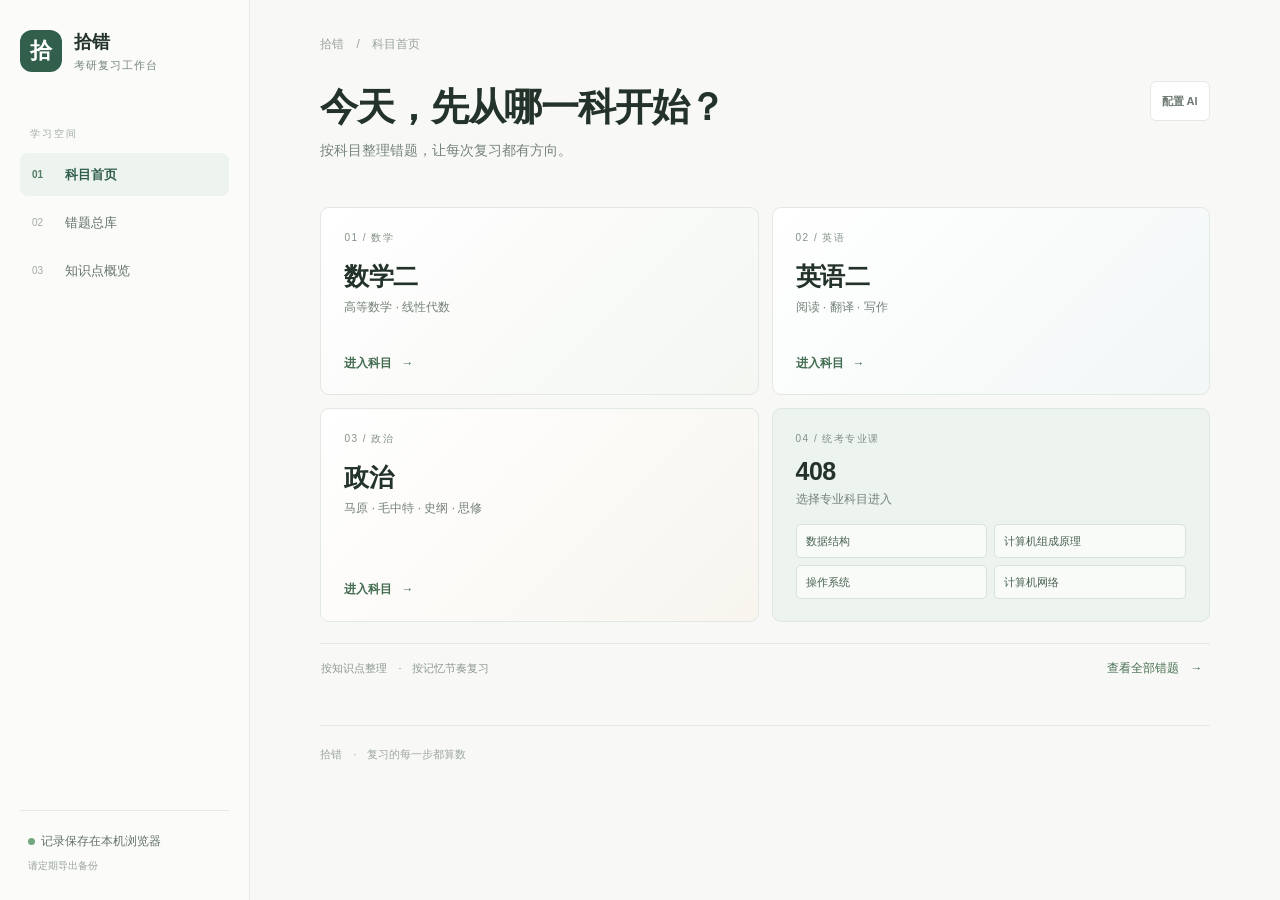
==== index.html @ 2a4cf9d2 "Fix touch photo crop selection on mobile" ====
<!doctype html><html lang="zh-CN"><head><meta charset="UTF-8"><meta name="viewport" content="width=device-width,initial-scale=1"><meta name="theme-color" content="#f7f8f5"><meta name="apple-mobile-web-app-capable" content="yes"><meta name="apple-mobile-web-app-status-bar-style" content="default"><meta name="apple-mobile-web-app-title" content="拾错"><link rel="manifest" href="manifest.webmanifest"><link rel="apple-touch-icon" href="icons/apple-touch-icon.png"><title>拾错 · 考研错题复习</title><link rel="stylesheet" href="app.css?v=16"><script defer src="app.js?v=16"></script></head><body><aside class="sidebar"><a class="brand" href="#home" id="brandHome"><span class="brandmark">拾</span><span>拾错<small>考研复习工作台</small></span></a><p class="nav-label">学习空间</p><nav><a class="active" href="#home" id="navHome"><span>01</span>科目首页</a><a href="#library" id="navLibrary"><span>02</span>错题总库</a><a href="#insights" id="navInsights"><span>03</span>知识点概览</a></nav><div class="side-bottom"><span class="local-dot"></span>记录保存在本机浏览器<br><small>请定期导出备份</small></div></aside><main><header><div><span class="crumb" id="crumb">拾错　/　科目首页</span><h1 id="pageTitle">今天，先从哪一科开始？</h1><p class="muted" id="pageSubtitle">按科目整理错题，让每次复习都有方向。</p></div><div class="header-actions"><button class="quiet" id="settingsBtn">配置 AI</button><button class="quiet" id="homeReturn" hidden>← 返回上一页</button><button class="primary" id="newBtn" hidden>记录错题</button></div></header><section id="subjectsHome" class="subjects-home"><div class="subject-grid"><button class="subject-card math" data-open-subject="数学二"><span class="subject-index">01 / 数学</span><strong>数学二</strong><span class="subject-desc">高等数学 · 线性代数</span><span class="subject-enter">进入科目 <i>→</i></span></button><button class="subject-card english" data-open-subject="英语二"><span class="subject-index">02 / 英语</span><strong>英语二</strong><span class="subject-desc">阅读 · 翻译 · 写作</span><span class="subject-enter">进入科目 <i>→</i></span></button><button class="subject-card politics" data-open-subject="政治"><span class="subject-index">03 / 政治</span><strong>政治</strong><span class="subject-desc">马原 · 毛中特 · 史纲 · 思修</span><span class="subject-enter">进入科目 <i>→</i></span></button><div class="subject-card computer"><span class="subject-index">04 / 统考专业课</span><strong>408</strong><span class="subject-desc">选择专业科目进入</span><div class="module-links"><button data-open-subject="408" data-open-module="数据结构">数据结构</button><button data-open-subject="408" data-open-module="计算机组成原理">计算机组成原理</button><button data-open-subject="408" data-open-module="操作系统">操作系统</button><button data-open-subject="408" data-open-module="计算机网络">计算机网络</button></div></div></div><div class="home-bottom"><span>按知识点整理　·　按记忆节奏复习</span><button class="text-button" id="openAllLibrary">查看全部错题　→</button></div></section><div id="libraryView" hidden><section class="due-banner" id="dueBanner" hidden><div class="due-symbol">复</div><div><b id="dueTitle"></b><p id="dueText"></p></div><button class="light-button" id="reviewDue">开始复习</button></section><section class="stats" id="stats"></section><section class="library" id="library"><div class="library-heading"><div><h2 id="libraryTitle">错题总库 <span id="resultCount"></span></h2><div class="scope-note" id="scopeNote">全部科目</div></div><div class="backup-actions"><button class="quiet" id="exportBtn">导出备份</button><button class="quiet" id="exportHistoryBtn">导出历史</button><button class="quiet" id="importBtn">导入备份</button><input id="importFile" type="file" accept="application/json" hidden></div></div><div class="filter-bar"><div class="filter-primary"><label class="search"><span class="search-icon"></span><input id="search" type="search" placeholder="搜索题目、知识点或标签"></label><select id="subject"><option value="">所有科目</option><option>数学二</option><option>英语二</option><option>政治</option><option>408</option></select><select id="status"><option value="">所有状态</option><option value="due">待复习</option><option value="weak">需加强</option><option value="mastered">已掌握</option></select><select id="sort"><option value="new">最近记录</option><option value="due">最近复习</option><option value="weak">薄弱优先</option></select></div><div class="filter-extra"><span>进一步筛选</span><select id="module"><option value="">所有模块</option></select><select id="tagFilter"><option value="">所有标签</option></select><label class="knowledge-search"><span>知识点</span><input id="knowledgeFilter" placeholder="输入知识点名称"></label></div></div><div class="list" id="list"></div></section><section class="chat-section" id="chatSection" hidden><div class="chat-heading"><div><h2>科目 AI 讨论</h2><p>围绕本学科提问，也可以关联一道错题。</p></div></div><div class="chat-toolbar"><select id="chatConversation" aria-label="选择对话"></select><button class="quiet" id="newChat">新建对话</button><button class="quiet" id="renameChat">修改对话名</button><button class="quiet" id="deleteChat">删除当前对话</button><button class="quiet" id="toggleChatBatch" aria-expanded="false">批量管理</button></div><div id="chatBatchTools" class="chat-batch-tools" hidden><label><input id="chatSelectAll" type="checkbox"> 全选本学科对话</label><span id="chatBatchCount">已选 0 个</span><button class="delete" id="deleteSelectedChats">删除所选</button><button class="text-button" id="cancelChatBatch">完成</button></div><div id="chatBatchList" class="chat-batch-list" hidden></div><label class="chat-context">关联错题<select id="chatQuestion"><option value="">不关联题目</option></select></label><div class="chat-messages" id="chatMessages"></div><div class="chat-compose"><textarea id="chatInput" rows="3" placeholder="输入问题，例如：这道题的关键思路是什么？"></textarea><button class="primary" id="sendChat">发送</button></div><p class="chat-footnote" id="chatStatus">对话保存在本机浏览器。</p></section></div><section id="insightsView" hidden><section class="insights insights-page" id="insights"><div class="insight-head"><div><h2>知识点掌握概览</h2><p class="muted">点击知识点，查看关联错题</p></div><span class="scope-note">按薄弱程度排序</span></div><div id="knowledgeMap" class="knowledge-map"></div></section></section><footer>拾错　·　复习的每一步都算数</footer></main><button class="back-to-top" id="backToTop" aria-label="回到顶部" title="回到顶部">↑<span>顶部</span></button><dialog id="recordDialog"><div class="dialog-top"><div><div class="dialog-kicker">新建错题</div><h2>怎么记录这道错题？</h2><p class="hint" id="recordScope"></p></div><button type="button" class="close" data-close="recordDialog">×</button></div><div id="recordChoice" class="record-options"><button class="record-option" id="choosePhoto"><span class="option-mark">拍</span><span><b>拍照记录</b><small>拍下题目，保存后自动识别</small></span><span class="option-arrow">›</span></button><button class="record-option" id="chooseUpload"><span class="option-mark">图</span><span><b>从相册上传</b><small>选择已有题目照片或截图</small></span><span class="option-arrow">›</span></button><button class="record-option" id="choosePaste"><span class="option-mark text-mark">贴</span><span><b>粘贴题目</b><small>粘贴题干，保存后分析或补充</small></span><span class="option-arrow">›</span></button></div><input id="captureInput" type="file" accept="image/*" capture="environment" multiple hidden><input id="uploadInput" type="file" accept="image/*" multiple hidden><div id="photoDraftView" class="photo-draft" hidden><div class="photo-draft-head"><b>已选照片 <span id="draftImageCount">0</span> 张</b><span>可继续拍摄或从相册添加</span></div><div id="draftImageGrid" class="draft-image-grid"></div><div class="dialog-actions"><button type="button" class="secondary" id="addCameraPhoto">继续拍摄</button><button type="button" class="secondary" id="addGalleryPhotos">从相册添加</button><button type="button" class="primary" id="savePhotoDraft">保存并分析错题</button></div><button type="button" class="text-button" data-back-record>返回选择方式</button></div><div id="pasteView" hidden><label class="field">题目内容<textarea id="pasteQuestion" rows="7" placeholder="在这里粘贴题干"></textarea></label><div class="dialog-actions"><button class="primary" id="savePasted">保存并进入错题详情</button><button class="secondary" data-back-record>返回</button></div></div><div id="recordProgress" class="record-progress" hidden><span class="spinner"></span><span>正在处理照片…</span></div></dialog><dialog id="cropDialog" class="crop-dialog"><div class="dialog-top"><div><div class="dialog-kicker">调整照片</div><h2>拖动选取题目区域</h2><p class="hint" id="cropStep">可跳过裁剪，保留整张照片。</p></div><button type="button" class="close" id="cancelCrop">×</button></div><div class="crop-stage" id="cropStage"><img id="cropImage" alt="待裁剪照片"><div id="cropSelection" hidden></div></div><div class="dialog-actions"><button type="button" class="secondary" id="skipCrop">保留整张</button><button type="button" class="primary" id="applyCrop">裁剪并添加</button></div></dialog><dialog id="detailDialog"><form id="detailForm"><div class="dialog-top"><div><div class="dialog-kicker">错题详情</div><h2>题目与分类</h2><p class="hint" id="detailMessage">检查题目，并补充知识点与标签。</p></div><button type="button" class="close" data-close="detailDialog">×</button></div><input type="hidden" name="id"><div id="detailImage"></div><button type="button" class="primary analyze-top" id="reanalyze">AI 分析错题</button><div id="analysisProgress" class="analysis-progress" hidden><div class="analysis-progress-head"><span class="spinner"></span><span id="analysisProgressText">正在分析题目…</span></div><div class="analysis-progress-track" role="progressbar" aria-label="AI 正在分析" aria-valuemin="0" aria-valuemax="100"><i></i></div><p>可以关闭详情或继续浏览其他页面，分析会在本页面中继续。</p></div><label class="field">AI 识别的题干（可修改）<textarea name="question" rows="5" placeholder="识别出的题目文字；也可手动补充"></textarea></label><div class="form-grid"><label class="field">科目<select name="subject"><option>数学二</option><option>英语二</option><option>政治</option><option>408</option></select></label><label class="field">模块 / 章节<input name="module" placeholder="如：操作系统 / 进程管理"></label><label class="field">知识点<input name="knowledge" placeholder="支持逗号分隔多个知识点"></label><label class="field">题型<select name="type"><option value="">待填写</option><option>选择题</option><option>填空题</option><option>计算题</option><option>证明题</option><option>简答题</option><option>分析题</option><option>阅读理解</option><option>翻译</option><option>写作</option><option>其他</option></select></label><label class="field">难度<select name="difficulty"><option value="">待填写</option><option value="1">基础</option><option value="2">中等</option><option value="3">较难</option></select></label><label class="field">错因<select name="cause"><option value="">待填写</option><option>概念混淆</option><option>计算失误</option><option>审题不清</option><option>方法不熟</option><option>记忆错误</option><option>时间不足</option><option>其他</option></select></label></div><div class="form-grid"><label class="field">我的答案<input name="myAnswer"></label><label class="field">正确答案<input name="answer"></label></div><label class="field">解析与复盘<textarea name="explanation" rows="4"></textarea></label><label class="field">标签<input name="tags" placeholder="逗号分隔，例如：易混淆、真题、重点"></label><div class="dialog-actions"><button type="submit" class="primary">保存详情</button><button type="button" class="delete" id="deleteBtn">删除错题</button></div></form></dialog><dialog id="settingsDialog"><div class="dialog-top"><div><div class="dialog-kicker">AI 服务</div><h2>大模型连接状态</h2></div><button type="button" class="close" data-close="settingsDialog">×</button></div><label class="field">API 地址<input id="aiBackendUrl" type="url" value="https://api.agnes-ai.cn/v1" autocomplete="url"></label><label class="field">模型名称<input id="aiModel" type="text" value="agnes-3.0-flash" autocomplete="off"></label><label class="field">API 密钥<input id="aiAccessToken" type="password" placeholder="填写轮换后的 Agnes API 密钥" autocomplete="off"></label><div class="service-state" id="serviceState">正在读取 AI 设置…</div><p class="hint">无需租服务器，分析时手机会直接连接 Agnes。密钥保存在本设备浏览器中，请只在自己的设备填写；API 调用可能产生费用。</p><div class="dialog-actions"><button class="primary" id="saveAiSettings">保存并连接</button><button class="secondary" data-close="settingsDialog">完成</button></div></dialog><dialog id="exportHistoryDialog"><div class="dialog-top"><div><div class="dialog-kicker">备份管理</div><h2>导出历史</h2><p class="hint">记录导出时间、科目范围和题目数量。</p></div><button class="close" data-close="exportHistoryDialog">×</button></div><div id="exportHistoryList" class="export-history-list"></div></dialog><dialog id="imageViewer" class="image-viewer"><button type="button" class="image-viewer-close" data-close="imageViewer" aria-label="关闭大图">×</button><img id="imageViewerImage" alt="题目大图"></dialog><dialog id="reviewDialog"><div class="dialog-top"><div><div class="dialog-kicker">间隔复习</div><h2>先在心里作答</h2></div><button class="close" data-close="reviewDialog">×</button></div><div id="reviewBody"></div><div id="reviewActions" class="dialog-actions"></div></dialog><aside id="analysisDock" class="analysis-dock" hidden aria-live="polite"></aside><div class="toast" id="toast" role="status"></div></body></html>
---- app.css ----
:root{font-family:'DM Sans','Noto Sans SC',-apple-system,BlinkMacSystemFont,sans-serif;color:#26332e;background:#f6f7f5;--green:#356b58;--green-dark:#285542;--pale:#e8f0eb;--ink:#26332e;--muted:#84908a;--line:#e7eae6;--white:#fff}*{box-sizing:border-box}body{margin:0;min-height:100vh;font-size:14px}button,input,select,textarea{font:inherit}button{cursor:pointer}a{color:inherit;text-decoration:none}.sidebar{position:fixed;inset:0 auto 0 0;width:240px;padding:30px 20px;background:#fff;border-right:1px solid var(--line);display:flex;flex-direction:column}.brand{display:flex;align-items:center;gap:12px;color:var(--ink);font-size:19px;font-weight:700}.brandmark{width:42px;height:42px;display:grid;place-items:center;background:var(--green);color:#fff;border-radius:13px;font-family:'Noto Sans SC';font-size:22px}.brand small{display:block;font-size:11px;color:var(--muted);font-weight:400;letter-spacing:1px}.nav-label{margin:55px 10px 12px;color:#a0aaa4;font-size:10px;letter-spacing:2px}.sidebar nav{display:grid;gap:5px}.sidebar nav a{padding:12px 14px;border-radius:8px;color:#65716a}.sidebar nav a.active,.sidebar nav a:hover{background:#edf3ef;color:var(--green);font-weight:600}.sidebar nav i{float:right;font-style:normal;background:#dbe9df;border-radius:20px;min-width:22px;text-align:center;font-size:11px;padding:2px 6px}.side-bottom{margin-top:auto;border-top:1px solid var(--line);padding:18px 8px 0;color:#65716a;font-size:12px;line-height:2}.side-bottom small{color:#99a39d}.local-dot{display:inline-block;width:7px;height:7px;background:#72a77f;border-radius:100%;margin-right:6px}main{max-width:1440px;margin-left:240px;padding:44px clamp(28px,5vw,78px) 28px}header{display:flex;justify-content:space-between;align-items:center;margin:0 0 30px}.crumb{display:block;color:#a1aaa4;font-size:11px;margin-bottom:32px}.eyebrow{font-size:10px;color:#8e9d94;letter-spacing:2px;font-weight:700}h1{font-size:32px;letter-spacing:-1px;margin:8px 0 5px;font-weight:600}h2{font-size:21px;letter-spacing:-.4px;margin:5px 0}.muted,.hint{color:var(--muted)}header p{margin:6px 0}.primary,.secondary,.quiet,.light-button,.delete{border:0;border-radius:7px;padding:11px 16px;font-weight:600}.primary{background:var(--green);color:#fff}.primary:hover{background:var(--green-dark)}.secondary{background:#f0f3f0;color:#52635a}.quiet{background:#fff;border:1px solid var(--line);color:#6c7971;padding:8px 12px;font-size:12px}.quiet:hover{color:var(--green);border-color:#bdd1c3}.due-banner{padding:18px 22px;background:#edf3ee;border:1px solid #dce9df;border-radius:10px;display:flex;align-items:center;gap:15px;margin-bottom:22px}.due-symbol{width:37px;height:37px;background:#dbe9df;color:var(--green);border-radius:11px;display:grid;place-items:center;font-size:22px}.due-banner b{font-size:14px}.due-banner p{margin:3px 0 0;color:#7b8980;font-size:12px}.light-button{margin-left:auto;background:#fff;color:var(--green);font-size:12px}.stats{display:grid;grid-template-columns:repeat(4,1fr);gap:13px;margin:22px 0 34px}.stat{background:white;border:1px solid var(--line);border-radius:9px;padding:17px 19px}.stat span{font-size:11px;color:var(--muted)}.stat strong{display:block;font-size:27px;font-weight:500;letter-spacing:-.7px;margin-top:4px}.stat em{font-size:11px;color:#8b9e91;font-style:normal;margin-left:5px}.library-heading{display:flex;align-items:end;justify-content:space-between;margin:0 0 16px}.library-heading h2 span{font-size:12px;color:#a3aca5;font-weight:400;margin-left:4px}.backup-actions{display:flex;gap:7px}.filter-bar{display:flex;gap:8px;flex-wrap:wrap;padding:12px;background:#fff;border:1px solid var(--line);border-radius:9px;margin-bottom:13px}.filter-bar select,.filter-bar input{height:37px;border:1px solid #e9ece8;border-radius:6px;background:white;color:#647169;padding:0 10px;font-size:12px;min-width:122px}.filter-bar input::placeholder{color:#a1aaa4}.filter-bar .search{display:flex;align-items:center;gap:6px;border:1px solid #e9ece8;border-radius:6px;padding:0 10px;flex:1;min-width:210px;color:#a1aaa4}.filter-bar .search input{border:0;outline:0;flex:1;min-width:80px;padding:0}.list{display:grid;gap:10px}.empty{background:white;border:1px dashed #dce3dd;border-radius:9px;text-align:center;padding:55px 20px;color:var(--muted)}.empty b{display:block;color:#65716a;font-size:15px;margin-bottom:7px}.mistake-card{background:white;border:1px solid var(--line);border-radius:9px;padding:18px 20px;display:grid;grid-template-columns:minmax(0,1fr) auto;gap:16px;transition:border-color .15s}.mistake-card:hover{border-color:#c3d5c8}.card-meta{display:flex;align-items:center;gap:7px;flex-wrap:wrap;font-size:11px;color:#929d95;margin-bottom:9px}.subject-pill{background:#edf3ee;color:var(--green);border-radius:4px;padding:3px 8px;font-weight:600}.tag{background:#f3f4f2;color:#818a83;border-radius:4px;padding:3px 7px}.card-question{font-size:15px;line-height:1.7;white-space:pre-wrap;overflow-wrap:anywhere}.card-knowledge{font-size:12px;color:#68796e;margin-top:8px}.card-summary{font-size:12px;color:#849088;margin-top:8px;white-space:pre-wrap}.card-image{max-width:210px;max-height:135px;object-fit:contain;margin-top:10px;border-radius:6px}.card-right{display:flex;flex-direction:column;align-items:flex-end;justify-content:space-between;min-width:105px}.mastery{font-size:11px;color:#738077;background:#f4f6f3;padding:5px 8px;border-radius:5px}.mastery.low{background:#fbefeb;color:#ae6856}.mastery.done{background:#edf5ed;color:#5b8d63}.card-actions{display:flex;gap:6px}.card-actions button{border:0;background:transparent;color:#8b968e;padding:6px;font-size:12px}.card-actions button:hover{color:var(--green)}.insights{margin:45px 0 20px}.insight-head{display:flex;justify-content:space-between;align-items:end;margin-bottom:14px}.insight-head p{font-size:12px}.knowledge-map{display:grid;grid-template-columns:repeat(2,minmax(0,1fr));gap:9px}.knowledge-item{background:#fff;border:1px solid var(--line);border-radius:8px;padding:13px 15px;display:grid;grid-template-columns:1fr auto;gap:5px}.knowledge-item b{font-size:12px;font-weight:500}.knowledge-item span{font-size:11px;color:#919b94}.bar{grid-column:1/-1;height:4px;background:#edf0ec;border-radius:5px;overflow:hidden}.bar i{display:block;height:100%;background:#86aa90;border-radius:5px}footer{padding:20px 0;color:#a3aca5;font-size:11px;border-top:1px solid var(--line);margin-top:38px}dialog{border:1px solid var(--line);border-radius:12px;padding:25px;width:min(640px,calc(100% - 26px));max-height:90vh;overflow:auto;box-shadow:0 20px 80px #2333272b;color:var(--ink)}dialog::backdrop{background:#1f2c2580;backdrop-filter:blur(2px)}.dialog-top{display:flex;justify-content:space-between;align-items:flex-start;margin-bottom:18px}.dialog-top h2{margin-top:5px}.close{border:0;background:#f2f4f1;border-radius:100%;width:32px;height:32px;color:#69766d;font-size:20px}.field{display:grid;gap:6px;font-size:12px;color:#67746b;margin:13px 0}.field input,.field select,.field textarea{width:100%;border:1px solid #e2e7e2;border-radius:6px;background:#fff;padding:10px;color:#2b3930;font-size:13px}.field textarea{resize:vertical}.form-grid{display:grid;grid-template-columns:repeat(2,minmax(0,1fr));column-gap:14px}.dialog-actions{display:flex;gap:8px;flex-wrap:wrap;margin-top:20px}.dialog-actions .delete{margin-left:auto}.delete{background:#fff0ec;color:#ae5c4a}.hint{font-size:12px;line-height:1.7}.ai-result{background:#f2f6f2;border-radius:7px;padding:14px;margin-top:14px;white-space:pre-wrap;font-size:12px;line-height:1.8}.review-question{font-size:16px;line-height:1.9;white-space:pre-wrap;background:#f7f8f6;padding:18px;border-radius:8px}.review-answer{background:#f0f5f0;padding:15px;border-radius:8px;margin-top:10px;white-space:pre-wrap;line-height:1.7}.toast{position:fixed;bottom:25px;left:50%;transform:translate(-50%,15px);opacity:0;transition:.2s;background:#26372d;color:white;padding:10px 16px;border-radius:8px;font-size:12px;pointer-events:none;z-index:5}.toast.show{opacity:1;transform:translate(-50%,0)}@media(max-width:950px){.sidebar{width:205px;padding:25px 14px}main{margin-left:205px;padding:35px 26px}.filter-bar select{min-width:105px}.stats{gap:8px}.stat{padding:14px}}@media(max-width:700px){.sidebar{position:static;width:auto;height:auto;padding:12px 17px;border-right:0;border-bottom:1px solid var(--line);display:flex;flex-direction:row;align-items:center;justify-content:space-between}.brand{font-size:16px}.brandmark{width:36px;height:36px;font-size:19px}.brand small,.nav-label,.side-bottom{display:none}.sidebar nav{display:flex;gap:2px}.sidebar nav a{font-size:0;padding:10px}.sidebar nav a:first-letter{font-size:16px}.sidebar nav i{font-size:9px;margin-left:3px}main{margin:0;padding:27px 17px}header{align-items:flex-start}.crumb{margin-bottom:23px}h1{font-size:26px}.primary{padding:10px 12px}.primary span{font-size:12px}.stats{grid-template-columns:repeat(2,1fr);margin:18px 0 28px}.stat strong{font-size:23px}.library-heading{align-items:flex-start;gap:10px}.backup-actions{gap:4px;flex-wrap:wrap;justify-content:flex-end}.quiet{padding:7px;font-size:10px}.filter-bar{gap:7px}.filter-bar .search{flex-basis:100%}.filter-bar select,.filter-bar input:not(.search input){flex:1;min-width:calc(50% - 5px)}.mistake-card{padding:15px;grid-template-columns:1fr}.card-right{flex-direction:row;align-items:center}.knowledge-map{grid-template-columns:1fr}.insight-head{display:block}.due-banner{align-items:flex-start;flex-wrap:wrap}.light-button{margin-left:51px}.form-grid{grid-template-columns:1fr 1fr}dialog{padding:19px}.dialog-actions{gap:6px}.dialog-actions button{font-size:12px;padding:9px 11px}}@media(prefers-reduced-motion:reduce){*,*::before,*::after{transition:none!important}}

/* Refined study workspace */
:root{--green:#315f4c;--green-dark:#264b3b;--pale:#eef4ef;--ink:#23332a;--muted:#77847c;--line:#e4e9e4;background:#f8f9f7}body{background:#f8f9f7;color:var(--ink);font-size:14px;line-height:1.55}button,input,select,textarea{font-family:inherit}::selection{background:#d6e7da;color:#244b38}input::placeholder,textarea::placeholder{color:#9aa59d;opacity:1}button:focus-visible,a:focus-visible,input:focus-visible,select:focus-visible,textarea:focus-visible{outline:3px solid #abc7b3;outline-offset:2px}.sidebar{width:250px;padding:29px 20px 23px;background:#fbfcfa;border-right:1px solid #e6eae5}.brand{font-size:18px;letter-spacing:-.3px}.brandmark{border-radius:12px;background:#315f4c}.nav-label{margin-top:52px}.sidebar nav a{display:flex;align-items:center;gap:12px;min-height:43px;padding:10px 12px;font-size:13px;transition:background .16s,color .16s}.sidebar nav a span{width:21px;color:#a1aaa3;font-size:10px;font-variant-numeric:tabular-nums}.sidebar nav a.active span{color:#527c63}.sidebar nav i{margin-left:auto}main{max-width:1500px;margin-left:250px;padding:35px clamp(28px,5.5vw,84px) 30px}header{align-items:center;margin-bottom:25px}.crumb{margin-bottom:28px;font-size:12px;color:#9aa39c}h1{font-size:clamp(30px,3vw,40px);letter-spacing:-1.2px;line-height:1.28;font-weight:600;margin:0}header p{font-size:14px;margin-top:9px}header>.primary{min-height:43px;padding:0 18px;border-radius:7px;box-shadow:0 2px 5px #315f4c1a;white-space:nowrap}.primary{background:var(--green);transition:background .16s,transform .16s,box-shadow .16s}.primary:hover{background:#28513e;box-shadow:0 4px 10px #315f4c24}.primary:active{transform:translateY(1px)}.due-banner{padding:15px 18px;background:#edf4ee;border:1px solid #dce9de;border-radius:9px;margin-bottom:15px}.due-symbol{background:#dceadf;border-radius:10px}.due-banner b{font-size:13px}.light-button{border:1px solid #e3ebe4;min-height:36px}.stats{display:grid;grid-template-columns:repeat(4,minmax(0,1fr));gap:0;margin:18px 0 35px;padding:14px 0;border-top:1px solid var(--line);border-bottom:1px solid var(--line);background:transparent}.stat{background:transparent;border:0;border-radius:0;padding:2px 20px;border-right:1px solid var(--line)}.stat:first-child{padding-left:2px}.stat:last-child{border-right:0}.stat span{font-size:12px;color:#7e8b82}.stat strong{font-size:25px;line-height:1.3;font-weight:500;letter-spacing:-.4px;margin-top:3px;font-variant-numeric:tabular-nums}.stat em{font-size:11px;color:#8f9b92}.library-heading{align-items:center;margin-bottom:13px}.library-heading h2,.insight-head h2{font-size:21px;letter-spacing:-.5px;font-weight:600}.library-heading h2 span{font-size:12px;color:#9aa49c}.backup-actions{gap:6px}.quiet{border-radius:6px;padding:8px 11px;font-size:11px}.filter-bar{display:block;padding:11px 12px 9px;border-radius:8px;background:#fff;border-color:#e5e9e4;margin-bottom:13px}.filter-primary{display:grid;grid-template-columns:minmax(180px,1fr) repeat(3,minmax(125px,155px));gap:8px}.filter-bar select,.filter-bar input{height:38px;border-color:#e5e9e5;color:#526158;border-radius:6px;font-size:12px}.filter-primary>select{width:100%;min-width:0}.filter-bar .search{min-width:0;height:38px;background:#fbfcfb;border-color:#e5e9e5}.filter-bar .search span{font-size:20px;line-height:1;color:#84948a}.filter-bar .search input{height:34px;background:transparent}.filter-extra{display:flex;align-items:center;gap:8px;padding-top:9px;margin-top:9px;border-top:1px solid #f0f2ef}.filter-extra>span{font-size:11px;color:#95a098;margin-right:2px}.filter-extra select{min-width:120px}.knowledge-search{display:flex;align-items:center;gap:8px;border:1px solid #e5e9e5;border-radius:6px;padding:0 10px;height:38px;min-width:180px}.knowledge-search span{font-size:11px;color:#89958d}.knowledge-search input{height:34px;border:0;padding:0;min-width:80px;outline:0}.knowledge-search:focus-within{border-color:#91ad99;box-shadow:0 0 0 2px #e5efe7}.mistake-card{padding:17px 19px;border-radius:8px;border-color:#e7ebe7;gap:20px;transition:border-color .15s,background .15s}.mistake-card:hover{border-color:#cad8cd;background:#fefefd}.card-meta{gap:8px;color:#8d9990;font-size:11px}.subject-pill{background:#edf4ee;color:#426b50;padding:3px 8px}.tag{background:#f4f6f3;color:#78847b}.card-question{font-size:14px;line-height:1.8;color:#2a3930}.card-knowledge{color:#557361;font-size:12px}.card-summary{line-height:1.7;color:#7c8980}.card-right{min-width:120px}.mastery{font-size:10px}.card-actions button{border-radius:5px;padding:6px 9px;background:#f6f8f5;color:#718076}.card-actions button:hover{background:#eaf2eb;color:var(--green)}.insights{margin-top:38px}.insight-head{align-items:center;margin-bottom:13px}.insight-head p{font-size:12px}.knowledge-map{gap:8px}.knowledge-item{border-radius:7px;padding:12px 14px}.knowledge-item b{font-size:12px}.knowledge-item span{font-size:10px}.bar{height:4px}footer{color:#9da79f;margin-top:32px}dialog{border-radius:11px;border-color:#e3e8e3;padding:25px}.field{font-size:12px;color:#56665b}.field input,.field select,.field textarea{border-color:#e0e6e0;border-radius:6px}.field input:focus,.field select:focus,.field textarea:focus{border-color:#94ae9a;outline:0;box-shadow:0 0 0 3px #eaf2eb}.dialog-actions .primary{min-height:39px}.toast{background:#26372d;box-shadow:0 6px 20px #253b2d24}
@media(max-width:1050px){main{padding-right:28px;padding-left:28px}.filter-primary{grid-template-columns:minmax(170px,1fr) repeat(3,minmax(110px,140px))}.filter-extra{flex-wrap:wrap}}
@media(max-width:700px){.sidebar{padding:11px 15px}.sidebar nav{gap:3px}.sidebar nav a{font-size:11px;min-height:36px;padding:8px 7px;gap:0}.sidebar nav a span{display:none}.sidebar nav i{font-size:9px;padding:1px 5px}main{padding:24px 16px}header{gap:12px;margin-bottom:19px}.crumb{margin-bottom:21px}h1{font-size:27px;letter-spacing:-.8px;max-width:440px}header p{font-size:12px;max-width:310px}.stats{margin:14px 0 27px;padding:12px 0;grid-template-columns:repeat(2,1fr);row-gap:13px}.stat{padding:2px 12px;border-right:1px solid var(--line)}.stat:nth-child(2){border-right:0}.stat:nth-child(3){padding-left:2px}.stat strong{font-size:23px}.library-heading{align-items:center}.library-heading h2,.insight-head h2{font-size:19px}.backup-actions{max-width:210px}.quiet{padding:7px 8px}.filter-primary{grid-template-columns:repeat(2,minmax(0,1fr))}.filter-primary .search{grid-column:1/-1}.filter-extra{display:grid;grid-template-columns:1fr 1fr}.filter-extra>span{grid-column:1/-1}.filter-extra select{min-width:0;width:100%}.knowledge-search{min-width:0;width:100%;grid-column:1/-1}.mistake-card{padding:14px;gap:11px}.card-right{min-width:0}.card-question{font-size:14px}.insight-head{display:flex;align-items:flex-end}.insight-head p{max-width:135px;text-align:right;font-size:10px}.due-banner{padding:13px;gap:10px}.due-symbol{width:33px;height:33px}.light-button{margin-left:43px}.form-grid{grid-template-columns:1fr 1fr}}
@media(max-width:380px){.brand{gap:8px;font-size:14px}.brandmark{width:32px;height:32px;font-size:17px}.sidebar nav a{font-size:10px;padding:7px 5px}.backup-actions{max-width:160px}.library-heading{align-items:flex-start}}

.search-icon{position:relative;display:block;width:13px;height:13px;border:1.5px solid #84948a;border-radius:50%;flex:none}.search-icon:after{content:"";position:absolute;width:5px;height:1.5px;background:#84948a;right:-4px;bottom:-2px;transform:rotate(45deg);border-radius:2px}

/* Subject-first entry and capture-to-record flow */
[hidden]{display:none!important}.subjects-home{max-width:1050px;padding:15px 0 0}.subject-grid{display:grid;grid-template-columns:repeat(2,minmax(0,1fr));gap:13px}.subject-card{position:relative;min-height:188px;text-align:left;border:1px solid #e2e8e2;border-radius:9px;padding:22px 23px;background:#fff;color:var(--ink);display:flex;flex-direction:column;align-items:flex-start;transition:transform .16s,border-color .16s,background .16s;cursor:pointer}.subject-card:hover{transform:translateY(-2px);border-color:#bdcfc1}.subject-card.math{background:linear-gradient(135deg,#fff 0%,#f4f7f2 100%)}.subject-card.english{background:linear-gradient(135deg,#fff 0%,#f3f7f7 100%)}.subject-card.politics{background:linear-gradient(135deg,#fff 0%,#f8f5ef 100%)}.subject-card.computer{background:#edf3ee;border-color:#dce7dd}.subject-index{color:#839187;font-size:10px;letter-spacing:1.5px}.subject-card strong{font-size:25px;line-height:1.3;margin-top:14px;letter-spacing:-.5px;font-weight:600}.subject-desc{font-size:12px;color:#758279;margin-top:6px}.subject-enter{display:flex;align-items:center;gap:9px;margin-top:auto;padding-top:16px;color:#426b50;font-size:12px;font-weight:600}.subject-enter i{font-style:normal;transition:transform .16s}.subject-card:hover .subject-enter i{transform:translateX(3px)}.module-links{display:grid;grid-template-columns:repeat(2,minmax(0,1fr));gap:7px;width:100%;margin-top:15px}.module-links button{min-height:34px;text-align:left;padding:7px 9px;border:1px solid #d8e3da;border-radius:5px;background:#f9fbf9;color:#496250;font-size:11px;cursor:pointer}.module-links button:hover{background:#fff;border-color:#afc5b4}.computer strong{margin-top:8px}.computer .subject-desc{margin-top:3px}.home-bottom{display:flex;justify-content:space-between;align-items:center;border-top:1px solid var(--line);padding:14px 1px;margin-top:21px;color:#8d9990;font-size:11px}.text-button{border:0;background:none;color:#477051;font-size:12px;cursor:pointer}.text-button b{margin-left:6px}.library-heading{align-items:flex-start}.scope-note{margin-top:4px;color:#89958d;font-size:11px}.dialog-kicker{font-size:11px;color:#71857a;margin-bottom:5px}.record-options{display:grid;gap:9px}.record-option{display:flex;align-items:center;gap:13px;width:100%;padding:15px 14px;border:1px solid #e2e8e2;border-radius:8px;background:#fff;color:var(--ink);text-align:left;cursor:pointer}.record-option:hover{background:#f8faf8;border-color:#bdcfc1}.record-option>span:nth-child(2){display:grid;gap:3px}.record-option b{font-size:14px;font-weight:600}.record-option small{font-size:11px;color:#849087}.option-mark{width:38px;height:38px;flex:none;display:grid;place-items:center;border-radius:9px;background:#edf4ee;color:#406b4d;font-size:14px;font-weight:600}.text-mark{background:#f1f3f0;color:#64756a}.option-arrow{margin-left:auto;color:#90a096;font-size:22px}.record-progress{display:flex;align-items:center;gap:10px;padding:17px 2px;color:#64766b;font-size:12px}.spinner{width:16px;height:16px;border:2px solid #dce8de;border-top-color:#4d7858;border-radius:50%;animation:spin .8s linear infinite}@keyframes spin{to{transform:rotate(360deg)}}.detail-image{display:block;max-width:100%;max-height:220px;object-fit:contain;border:1px solid #e5e9e5;border-radius:6px;margin:0 0 14px}.service-state{display:flex;align-items:center;gap:10px;padding:16px 14px;margin:15px 0;background:#f5f8f5;border:1px solid #e5ebe5;border-radius:7px;font-size:13px}.service-state b{font-weight:600}.service-state>span:last-child{margin-left:auto;color:#7b8980;font-size:12px}.state-dot{width:8px;height:8px;border-radius:50%;background:#c67869}.state-dot.connected{background:#65a574;box-shadow:0 0 0 3px #e2f0e4}.state-dot.disconnected{background:#c67869;box-shadow:0 0 0 3px #f7eae7}.service-state+.hint{padding:0 2px}.dialog-actions .secondary{min-height:38px}
@media(max-width:700px){.subjects-home{padding-top:8px}.subject-grid{grid-template-columns:1fr;gap:9px}.subject-card{min-height:145px;padding:17px 18px}.subject-card strong{font-size:22px;margin-top:9px}.subject-enter{padding-top:10px}.subject-card.computer{min-height:180px}.home-bottom{gap:10px;font-size:10px}.home-bottom .text-button{font-size:11px;white-space:nowrap}.record-option{padding:13px 12px}.detail-image{max-height:180px}}

/* Mobile-first layout: also applies when a phone browser requests the desktop site. */
@media (max-width: 760px), (pointer: coarse) {
  html, body { width: 100%; min-width: 0; overflow-x: hidden; }
  body { font-size: 15px; }
  .sidebar {
    position: static; inset: auto; width: 100%; height: auto; min-width: 0;
    display: grid; grid-template-columns: minmax(0, 1fr); gap: 11px;
    padding: max(10px, env(safe-area-inset-top)) 14px 11px;
    border-right: 0; border-bottom: 1px solid var(--line);
  }
  .brand { min-width: 0; gap: 9px; font-size: 16px; white-space: nowrap; }
  .brandmark { width: 35px; height: 35px; flex: none; }
  .brand small, .nav-label, .side-bottom { display: none; }
  .sidebar nav { display: grid; grid-template-columns: repeat(3, minmax(0, 1fr)); gap: 5px; width: 100%; }
  .sidebar nav a {
    display: flex; justify-content: center; align-items: center; min-height: 40px;
    padding: 8px 4px; border-radius: 7px; font-size: 12px; line-height: 1.2;
    text-align: center; white-space: nowrap;
  }
  .sidebar nav a span, .sidebar nav a i { display: none; }
  main { width: 100%; max-width: none; margin: 0; padding: 21px 15px max(28px, env(safe-area-inset-bottom)); }
  header { display: flex; align-items: flex-start; gap: 10px; flex-wrap: wrap; margin: 0 0 18px; }
  header > div { flex: 1 1 210px; min-width: 0; }
  .crumb { margin-bottom: 12px; font-size: 11px; }
  h1 { max-width: none; font-size: clamp(23px, 6vw, 29px); line-height: 1.25; letter-spacing: -.6px; text-wrap: pretty; }
  header p { max-width: 100%; font-size: 13px; line-height: 1.55; }
  header > .primary { min-height: 40px; padding: 0 13px; }
  .subjects-home { width: 100%; max-width: none; padding-top: 3px; }
  .subject-grid { grid-template-columns: minmax(0, 1fr); gap: 9px; }
  .subject-card { width: 100%; min-width: 0; min-height: 136px; padding: 16px; }
  .subject-card strong { margin-top: 8px; font-size: 22px; }
  .subject-card.computer { min-height: 175px; }
  .module-links { grid-template-columns: repeat(2, minmax(0, 1fr)); gap: 7px; }
  .module-links button { min-height: 40px; font-size: 12px; }
  .home-bottom { align-items: flex-start; flex-direction: column; gap: 7px; padding: 13px 0; }
  .stats { grid-template-columns: repeat(2, minmax(0, 1fr)); gap: 0 8px; margin: 12px 0 23px; padding: 11px 0; }
  .stat { min-width: 0; padding: 3px 9px; }
  .stat:nth-child(odd) { padding-left: 1px; }
  .stat:nth-child(even) { border-right: 0; }
  .stat strong { font-size: 23px; }
  .library-heading { display: grid; grid-template-columns: minmax(0, 1fr); gap: 10px; margin-bottom: 12px; }
  .library-heading h2, .insight-head h2 { font-size: 19px; }
  .backup-actions { display: grid; grid-template-columns: repeat(3, minmax(0, 1fr)); gap: 6px; width: 100%; max-width: none; }
  .quiet { min-width: 0; min-height: 38px; padding: 6px 4px; font-size: 11px; white-space: nowrap; }
  .filter-bar { padding: 10px; }
  .filter-primary { grid-template-columns: repeat(2, minmax(0, 1fr)); gap: 7px; }
  .filter-primary .search { grid-column: 1 / -1; width: 100%; min-width: 0; }
  .filter-primary > select { width: 100%; min-width: 0; }
  .filter-extra { display: grid; grid-template-columns: repeat(2, minmax(0, 1fr)); gap: 7px; }
  .filter-extra > span { grid-column: 1 / -1; }
  .filter-extra select, .knowledge-search { width: 100%; min-width: 0; }
  .knowledge-search { grid-column: 1 / -1; }
  .mistake-card { min-width: 0; grid-template-columns: minmax(0, 1fr); gap: 11px; padding: 13px; }
  .card-right { min-width: 0; display: flex; flex-direction: row; align-items: center; gap: 8px; flex-wrap: wrap; }
  .card-actions { margin-left: auto; }
  .card-actions button { min-height: 38px; padding: 7px 9px; }
  .card-question, .card-summary { overflow-wrap: anywhere; word-break: normal; }
  .card-image { max-width: 100%; max-height: 220px; }
  .knowledge-map { grid-template-columns: minmax(0, 1fr); }
  .insights { margin-top: 29px; }
  .insight-head { display: flex; align-items: flex-end; gap: 8px; }
  .insight-head p { max-width: 45%; margin: 0; text-align: right; font-size: 11px; }
  .due-banner { align-items: center; flex-wrap: wrap; padding: 12px; gap: 9px; }
  .due-banner > div:nth-child(2) { flex: 1; min-width: 0; }
  .light-button { margin-left: 42px; min-height: 38px; }
  dialog { width: calc(100vw - 24px); max-width: 560px; max-height: calc(100dvh - 24px); padding: 18px; }
  .form-grid { grid-template-columns: minmax(0, 1fr); }
  .dialog-actions { gap: 7px; }
  .dialog-actions button { min-height: 40px; }
  .dialog-actions .delete { margin-left: 0; }
  .service-state { align-items: flex-start; flex-wrap: wrap; gap: 8px; }
  .service-state > span:last-child { flex-basis: 100%; margin-left: 16px; }
  footer { margin-top: 26px; }
}
@media (max-width: 390px) {
  .sidebar { padding-left: 11px; padding-right: 11px; }
  .sidebar nav a { font-size: 11px; }
  main { padding-left: 12px; padding-right: 12px; }
  .backup-actions { grid-template-columns: repeat(2, minmax(0, 1fr)); }
  .card-right { align-items: flex-start; }
}

/* Original source preview and clearer photo-first analysis controls. */
.card-original { min-width: 0; }
.card-original-image { display: block; max-width: min(100%, 520px); max-height: 330px; object-fit: contain; object-position: left top; border-radius: 7px; }
.card-source-text, .source-text-preview { white-space: pre-wrap; overflow-wrap: anywhere; word-break: normal; line-height: 1.8; }
.card-source-text { max-height: 420px; overflow: auto; }
.card-source-empty { padding: 18px; background: #f5f7f4; color: #77847c; border: 1px dashed var(--line); border-radius: 7px; }
.source-preview-label { margin: 0 0 8px; color: #829087; font-size: 11px; }
.source-text-preview { max-height: 38vh; overflow: auto; padding: 13px; background: #f7f9f6; border: 1px solid var(--line); border-radius: 7px; }
.analyze-top { display: block; margin: 10px 0 15px; }
.review-source-image { display: block; max-width: 100%; max-height: 52vh; object-fit: contain; margin: 0 auto; }
@media (max-width: 760px), (pointer: coarse) {
  .card-original-image { max-width: 100%; max-height: 430px; }
  .card-source-text { max-height: none; }
  .source-text-preview { max-height: 36vh; }
  .analyze-top { width: 100%; min-height: 42px; margin: 10px 0 13px; }
}

/* Navigation for independent overview and subject pages. */
.header-actions{display:flex;align-items:center;gap:8px;flex:none}.header-actions .quiet{min-height:40px;white-space:nowrap}.insights-page{margin:0;max-width:1000px}.knowledge-item{width:100%;text-align:left;color:var(--ink);font:inherit;cursor:pointer;transition:border-color .15s,transform .15s}.knowledge-item:hover{border-color:#bdd1c3;transform:translateY(-1px)}.knowledge-item small{display:block;margin-top:9px;color:var(--green);font-size:11px}.back-to-top{position:fixed;right:24px;bottom:24px;z-index:30;width:48px;height:48px;border:1px solid #dfe7e0;border-radius:50%;background:#fff;color:var(--green);box-shadow:0 5px 18px #26332e1a;display:grid;place-items:center;opacity:0;visibility:hidden;transform:translateY(8px);transition:opacity .2s,visibility .2s,transform .2s;font-size:20px}.back-to-top.visible{opacity:1;visibility:visible;transform:translateY(0)}.back-to-top span{position:absolute;top:51px;font-size:10px;color:#718077;white-space:nowrap}@media(max-width:760px),(pointer:coarse){.header-actions{width:100%;justify-content:flex-start}.header-actions .quiet{min-height:38px}.back-to-top{right:15px;bottom:calc(18px + env(safe-area-inset-bottom));width:44px;height:44px}.back-to-top span{display:none}}

/* Homepage AI settings and non-blocking analysis progress. */
.analysis-progress{padding:12px 13px;margin:-2px 0 14px;border:1px solid #dce9df;border-radius:8px;background:#f5f9f5}.analysis-progress-head{display:flex;align-items:center;gap:9px;color:#426b50;font-size:12px;font-weight:600}.analysis-progress-track{height:5px;overflow:hidden;border-radius:10px;background:#e1eae2}.analysis-progress-track i{display:block;width:35%;height:100%;border-radius:inherit;background:#568467;animation:analysis-progress 1.35s ease-in-out infinite}.analysis-progress p{margin:9px 0 0;color:#77847c;font-size:11px;line-height:1.5}@keyframes analysis-progress{0%{transform:translateX(-110%)}100%{transform:translateX(310%)}}.analysis-dock{position:fixed;right:24px;bottom:82px;z-index:40;width:min(390px,calc(100vw - 30px));display:grid;gap:8px}.analysis-task{display:flex;align-items:center;gap:12px;padding:13px 14px;border:1px solid #dce6dd;border-radius:10px;background:#fff;box-shadow:0 8px 28px #26332e20}.analysis-task-copy{flex:1;min-width:0;display:grid;gap:4px}.analysis-task-copy b{font-size:12px;color:#426b50}.analysis-task-copy span{font-size:11px;line-height:1.45;color:#77847c;overflow-wrap:anywhere}.analysis-task-copy .analysis-progress-track{margin-top:5px}.analysis-task.is-error{border-color:#f0dfd8}.analysis-task.is-error .analysis-task-copy b{color:#ae6856}.analysis-task-actions{display:flex;align-items:center;gap:4px;flex:none}.analysis-task-actions button{border:0;border-radius:6px;padding:8px;background:#edf3ee;color:#356b58;font-size:11px;font-weight:600;white-space:nowrap}.analysis-task-actions .analysis-dismiss{padding:5px 8px;background:transparent;color:#8a968e;font-size:18px}@media(max-width:760px),(pointer:coarse){.analysis-dock{right:12px;bottom:calc(70px + env(safe-area-inset-bottom));width:calc(100vw - 24px)}.analysis-task{padding:11px 12px}.backup-actions{grid-template-columns:repeat(2,minmax(0,1fr))}}

/* Multi-photo capture, crop selection, subject tutoring chats, and export history. */
.photo-draft{display:grid;gap:12px}.photo-draft-head{display:flex;justify-content:space-between;gap:8px;color:#637269;font-size:12px}.photo-draft-head span{color:#8b978f}.draft-image-grid,.card-image-gallery,.detail-image-gallery,.review-image-gallery{display:grid;grid-template-columns:repeat(2,minmax(0,1fr));gap:8px}.draft-photo{position:relative;min-width:0}.draft-photo img{display:block;width:100%;height:128px;object-fit:contain;background:#f2f5f2;border:1px solid var(--line);border-radius:7px}.draft-photo button{position:absolute;right:5px;top:5px;width:28px;height:28px;border:0;border-radius:50%;background:#26332ecc;color:white;font-size:19px}.crop-dialog{width:min(560px,calc(100vw - 28px));max-height:calc(100dvh - 28px)}.crop-stage{position:relative;max-width:100%;margin:0 auto 16px;overflow:hidden;background:#252a27;touch-action:none;user-select:none}.crop-stage img{display:block;max-width:none;pointer-events:none}.crop-selection{position:absolute;border:2px solid white;outline:100vmax solid #10161366;box-shadow:0 0 0 1px #26332e;pointer-events:none}.detail-image-gallery{margin-bottom:12px}.detail-image-tools{margin:5px 0 15px}.card-image-gallery{margin-top:10px;grid-template-columns:repeat(auto-fit,minmax(110px,180px))}.card-original-image{width:100%;max-width:100%;height:180px;object-fit:contain;background:#f7f8f6}.review-image-gallery{margin-top:12px}.review-source-image{max-width:100%;max-height:42vh;object-fit:contain}.card-actions{flex-wrap:wrap;justify-content:flex-end}.chat-section{margin:28px 0 20px;padding:21px;background:#fff;border:1px solid var(--line);border-radius:10px}.chat-heading{display:flex;justify-content:space-between;align-items:flex-start}.chat-heading p{margin:5px 0 14px;color:var(--muted);font-size:12px}.chat-toolbar{display:flex;gap:8px;align-items:center}.chat-toolbar select,.chat-context select{min-width:0;height:38px;padding:0 10px;border:1px solid var(--line);border-radius:6px;background:#fff;color:#516158}.chat-toolbar select{flex:1}.chat-context{display:flex;align-items:center;gap:10px;margin:12px 0;color:#7d8981;font-size:12px}.chat-context select{flex:1}.chat-messages{display:grid;gap:9px;max-height:390px;overflow:auto;padding:4px 2px 10px}.chat-message{max-width:88%;padding:11px 13px;border-radius:9px;background:#f3f6f3;justify-self:start}.chat-message.user{background:#eaf2ec;justify-self:end}.chat-message b{font-size:10px;color:#738178}.chat-message p{margin:5px 0 0;line-height:1.65;white-space:normal;overflow-wrap:anywhere}.chat-empty{padding:28px 12px;text-align:center;color:#99a39d;font-size:12px}.chat-compose{display:flex;align-items:flex-end;gap:9px}.chat-compose textarea{flex:1;min-width:0;resize:vertical;min-height:66px;padding:10px 12px;border:1px solid var(--line);border-radius:7px;line-height:1.55}.chat-footnote{min-height:16px;margin:8px 0 0;color:#94a097;font-size:11px}.export-history-list{display:grid;gap:8px;max-height:50vh;overflow:auto}.export-history-item{display:grid;gap:4px;padding:11px 12px;border:1px solid var(--line);border-radius:7px;background:#fafbf9}.export-history-item b{font-size:12px;overflow-wrap:anywhere}.export-history-item span{color:#849088;font-size:11px}.backup-actions{align-items:center}.backup-actions .quiet{white-space:nowrap}
@media(max-width:760px),(pointer:coarse){.chat-section{padding:15px 12px}.chat-toolbar{display:grid;grid-template-columns:1fr 1fr}.chat-toolbar select{grid-column:1/-1;width:100%}.chat-toolbar .quiet{min-height:38px}.chat-context{align-items:flex-start;flex-direction:column;gap:6px}.chat-context select{width:100%}.chat-message{max-width:96%}.chat-compose{align-items:stretch;flex-direction:column}.chat-compose .primary{min-height:40px}.draft-image-grid{grid-template-columns:repeat(2,minmax(0,1fr))}.draft-photo img{height:110px}.crop-dialog{padding:15px}.crop-stage{max-width:100%}.card-image-gallery{grid-template-columns:repeat(2,minmax(0,1fr))}.card-original-image{height:150px}.backup-actions{grid-template-columns:repeat(3,minmax(0,1fr))}}
.crop-stage{cursor:crosshair}.chat-section .quiet:disabled,.chat-section .primary:disabled{opacity:.55;cursor:wait}.backup-actions .quiet{overflow:hidden;text-overflow:ellipsis}

/* Mobile photo crop and readable streamed tutoring responses. */
:root{font-family:-apple-system,BlinkMacSystemFont,"PingFang SC","Microsoft YaHei","Noto Sans CJK SC","Noto Sans SC",sans-serif}
.crop-dialog{width:min(560px,calc(100vw - 24px));max-width:calc(100vw - 24px);padding:clamp(14px,4vw,24px);overflow:auto;overscroll-behavior:contain}.crop-stage{width:100%;max-width:100%;flex:none;margin:0 auto 14px;border-radius:6px;background:#202522;touch-action:none}.crop-stage img{display:block;max-width:none;max-height:none;object-fit:fill;pointer-events:none}.crop-selection{min-width:1px;min-height:1px;border:2px solid #fff;outline:100vmax solid #10161366;pointer-events:none}.chat-message{min-width:0}.chat-markdown{margin-top:6px;font-size:14px;line-height:1.8;overflow-wrap:anywhere;word-break:normal}.chat-markdown p{margin:0 0 10px;white-space:pre-wrap}.chat-markdown p:last-child{margin-bottom:0}.chat-markdown h3,.chat-markdown h4{margin:15px 0 7px;color:#2e5942;line-height:1.45}.chat-markdown h3{font-size:15px}.chat-markdown h4{font-size:14px}.chat-markdown ul,.chat-markdown ol{margin:5px 0 11px;padding-left:22px}.chat-markdown li{padding-left:2px;margin:3px 0;line-height:1.7}.chat-markdown strong{color:#294b37}.chat-markdown code{padding:2px 5px;border-radius:4px;background:#e8eee9;font-family:ui-monospace,SFMono-Regular,Menlo,monospace;font-size:.92em}.chat-markdown pre{max-width:100%;overflow:auto;padding:11px;border-radius:7px;background:#26332e;color:#f2f5f2;white-space:pre;line-height:1.55}.chat-markdown pre code{padding:0;background:transparent;color:inherit}.stream-cursor{display:inline-block;width:7px;height:1em;margin-top:7px;border-radius:1px;background:#4b8a68;vertical-align:text-bottom;animation:stream-caret 1s steps(2,start) infinite}@keyframes stream-caret{to{visibility:hidden}}@media(max-width:760px){.crop-dialog{max-height:calc(100dvh - 20px);margin:auto}.chat-markdown{font-size:14px;line-height:1.85}.chat-markdown h3{font-size:14px}.chat-markdown pre{font-size:12px}}

/* Whole-card navigation and image viewer. */
.mistake-card{cursor:pointer}.mistake-card button{cursor:pointer}.card-original-image,.detail-image,.review-source-image{cursor:zoom-in}.image-viewer{width:min(96vw,1100px);max-width:96vw;max-height:94dvh;padding:16px;background:#101512;border:1px solid #64736a;border-radius:12px;overflow:visible}.image-viewer::backdrop{background:#101512e8}.image-viewer img{display:block;max-width:100%;max-height:calc(94dvh - 32px);width:auto;height:auto;object-fit:contain;margin:auto}.image-viewer-close{position:fixed;top:calc(env(safe-area-inset-top) + 12px);right:calc(env(safe-area-inset-right) + 12px);z-index:2;width:42px;height:42px;border:0;border-radius:50%;background:#29352e;color:#fff;font-size:27px;line-height:1}.image-viewer[open]{margin:auto}

.chat-batch-tools{display:flex;align-items:center;flex-wrap:wrap;gap:10px;margin:10px 0;padding:10px 12px;border:1px solid var(--line);border-radius:7px;background:#f8faf8;color:#66736a;font-size:12px}.chat-batch-tools label{display:flex;align-items:center;gap:7px}.chat-batch-tools input,.chat-batch-item input{accent-color:#477051}.chat-batch-tools span{margin-right:auto}.chat-batch-list{display:grid;gap:6px;max-height:220px;overflow:auto;margin:8px 0 12px}.chat-batch-item{display:flex;align-items:center;gap:9px;min-width:0;padding:9px 11px;border:1px solid var(--line);border-radius:6px;background:#fff;color:#46544b;cursor:pointer}.chat-batch-item span{min-width:0;flex:1;overflow:hidden;text-overflow:ellipsis;white-space:nowrap;font-size:12px}.chat-batch-item small{color:#96a098;font-size:10px}.chat-batch-empty{padding:12px;color:#89958d;font-size:12px}@media(max-width:760px),(pointer:coarse){.chat-batch-tools{gap:8px}.chat-batch-tools .delete,.chat-batch-tools .text-button{min-height:36px;padding:8px 10px}.chat-batch-item{min-height:42px}}
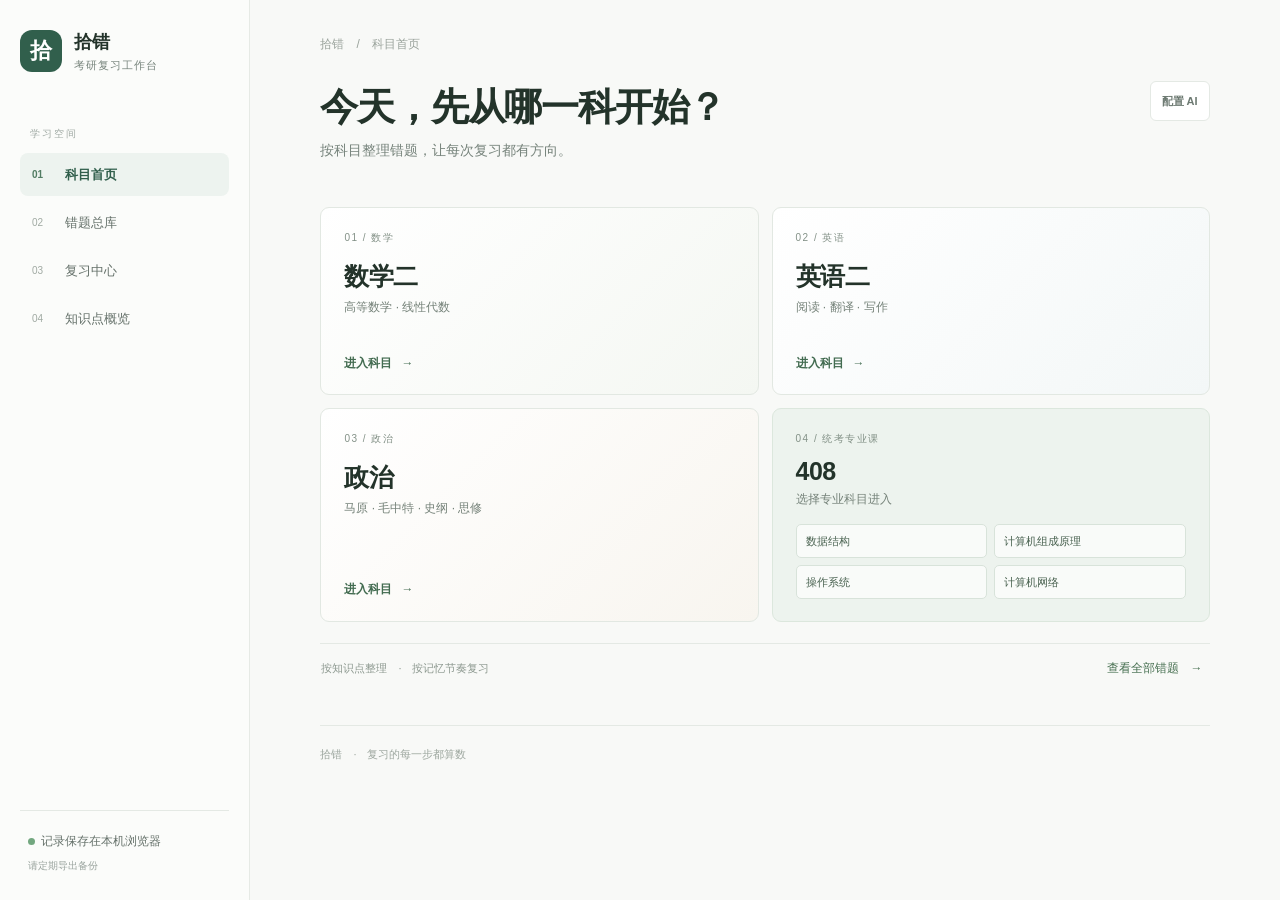
==== commit 51d77830: "优化统计卡错题明细" ====
--- a/index.html
+++ b/index.html
@@ -1 +1 @@
-<!doctype html><html lang="zh-CN"><head><meta charset="UTF-8"><meta name="viewport" content="width=device-width,initial-scale=1"><meta name="theme-color" content="#f7f8f5"><meta name="apple-mobile-web-app-capable" content="yes"><meta name="apple-mobile-web-app-status-bar-style" content="default"><meta name="apple-mobile-web-app-title" content="拾错"><link rel="manifest" href="manifest.webmanifest"><link rel="apple-touch-icon" href="icons/apple-touch-icon.png"><title>拾错 · 考研错题复习</title><link rel="stylesheet" href="app.css?v=16"><script defer src="app.js?v=16"></script></head><body><aside class="sidebar"><a class="brand" href="#home" id="brandHome"><span class="brandmark">拾</span><span>拾错<small>考研复习工作台</small></span></a><p class="nav-label">学习空间</p><nav><a class="active" href="#home" id="navHome"><span>01</span>科目首页</a><a href="#library" id="navLibrary"><span>02</span>错题总库</a><a href="#insights" id="navInsights"><span>03</span>知识点概览</a></nav><div class="side-bottom"><span class="local-dot"></span>记录保存在本机浏览器<br><small>请定期导出备份</small></div></aside><main><header><div><span class="crumb" id="crumb">拾错　/　科目首页</span><h1 id="pageTitle">今天，先从哪一科开始？</h1><p class="muted" id="pageSubtitle">按科目整理错题，让每次复习都有方向。</p></div><div class="header-actions"><button class="quiet" id="settingsBtn">配置 AI</button><button class="quiet" id="homeReturn" hidden>← 返回上一页</button><button class="primary" id="newBtn" hidden>记录错题</button></div></header><section id="subjectsHome" class="subjects-home"><div class="subject-grid"><button class="subject-card math" data-open-subject="数学二"><span class="subject-index">01 / 数学</span><strong>数学二</strong><span class="subject-desc">高等数学 · 线性代数</span><span class="subject-enter">进入科目 <i>→</i></span></button><button class="subject-card english" data-open-subject="英语二"><span class="subject-index">02 / 英语</span><strong>英语二</strong><span class="subject-desc">阅读 · 翻译 · 写作</span><span class="subject-enter">进入科目 <i>→</i></span></button><button class="subject-card politics" data-open-subject="政治"><span class="subject-index">03 / 政治</span><strong>政治</strong><span class="subject-desc">马原 · 毛中特 · 史纲 · 思修</span><span class="subject-enter">进入科目 <i>→</i></span></button><div class="subject-card computer"><span class="subject-index">04 / 统考专业课</span><strong>408</strong><span class="subject-desc">选择专业科目进入</span><div class="module-links"><button data-open-subject="408" data-open-module="数据结构">数据结构</button><button data-open-subject="408" data-open-module="计算机组成原理">计算机组成原理</button><button data-open-subject="408" data-open-module="操作系统">操作系统</button><button data-open-subject="408" data-open-module="计算机网络">计算机网络</button></div></div></div><div class="home-bottom"><span>按知识点整理　·　按记忆节奏复习</span><button class="text-button" id="openAllLibrary">查看全部错题　→</button></div></section><div id="libraryView" hidden><section class="due-banner" id="dueBanner" hidden><div class="due-symbol">复</div><div><b id="dueTitle"></b><p id="dueText"></p></div><button class="light-button" id="reviewDue">开始复习</button></section><section class="stats" id="stats"></section><section class="library" id="library"><div class="library-heading"><div><h2 id="libraryTitle">错题总库 <span id="resultCount"></span></h2><div class="scope-note" id="scopeNote">全部科目</div></div><div class="backup-actions"><button class="quiet" id="exportBtn">导出备份</button><button class="quiet" id="exportHistoryBtn">导出历史</button><button class="quiet" id="importBtn">导入备份</button><input id="importFile" type="file" accept="application/json" hidden></div></div><div class="filter-bar"><div class="filter-primary"><label class="search"><span class="search-icon"></span><input id="search" type="search" placeholder="搜索题目、知识点或标签"></label><select id="subject"><option value="">所有科目</option><option>数学二</option><option>英语二</option><option>政治</option><option>408</option></select><select id="status"><option value="">所有状态</option><option value="due">待复习</option><option value="weak">需加强</option><option value="mastered">已掌握</option></select><select id="sort"><option value="new">最近记录</option><option value="due">最近复习</option><option value="weak">薄弱优先</option></select></div><div class="filter-extra"><span>进一步筛选</span><select id="module"><option value="">所有模块</option></select><select id="tagFilter"><option value="">所有标签</option></select><label class="knowledge-search"><span>知识点</span><input id="knowledgeFilter" placeholder="输入知识点名称"></label></div></div><div class="list" id="list"></div></section><section class="chat-section" id="chatSection" hidden><div class="chat-heading"><div><h2>科目 AI 讨论</h2><p>围绕本学科提问，也可以关联一道错题。</p></div></div><div class="chat-toolbar"><select id="chatConversation" aria-label="选择对话"></select><button class="quiet" id="newChat">新建对话</button><button class="quiet" id="renameChat">修改对话名</button><button class="quiet" id="deleteChat">删除当前对话</button><button class="quiet" id="toggleChatBatch" aria-expanded="false">批量管理</button></div><div id="chatBatchTools" class="chat-batch-tools" hidden><label><input id="chatSelectAll" type="checkbox"> 全选本学科对话</label><span id="chatBatchCount">已选 0 个</span><button class="delete" id="deleteSelectedChats">删除所选</button><button class="text-button" id="cancelChatBatch">完成</button></div><div id="chatBatchList" class="chat-batch-list" hidden></div><label class="chat-context">关联错题<select id="chatQuestion"><option value="">不关联题目</option></select></label><div class="chat-messages" id="chatMessages"></div><div class="chat-compose"><textarea id="chatInput" rows="3" placeholder="输入问题，例如：这道题的关键思路是什么？"></textarea><button class="primary" id="sendChat">发送</button></div><p class="chat-footnote" id="chatStatus">对话保存在本机浏览器。</p></section></div><section id="insightsView" hidden><section class="insights insights-page" id="insights"><div class="insight-head"><div><h2>知识点掌握概览</h2><p class="muted">点击知识点，查看关联错题</p></div><span class="scope-note">按薄弱程度排序</span></div><div id="knowledgeMap" class="knowledge-map"></div></section></section><footer>拾错　·　复习的每一步都算数</footer></main><button class="back-to-top" id="backToTop" aria-label="回到顶部" title="回到顶部">↑<span>顶部</span></button><dialog id="recordDialog"><div class="dialog-top"><div><div class="dialog-kicker">新建错题</div><h2>怎么记录这道错题？</h2><p class="hint" id="recordScope"></p></div><button type="button" class="close" data-close="recordDialog">×</button></div><div id="recordChoice" class="record-options"><button class="record-option" id="choosePhoto"><span class="option-mark">拍</span><span><b>拍照记录</b><small>拍下题目，保存后自动识别</small></span><span class="option-arrow">›</span></button><button class="record-option" id="chooseUpload"><span class="option-mark">图</span><span><b>从相册上传</b><small>选择已有题目照片或截图</small></span><span class="option-arrow">›</span></button><button class="record-option" id="choosePaste"><span class="option-mark text-mark">贴</span><span><b>粘贴题目</b><small>粘贴题干，保存后分析或补充</small></span><span class="option-arrow">›</span></button></div><input id="captureInput" type="file" accept="image/*" capture="environment" multiple hidden><input id="uploadInput" type="file" accept="image/*" multiple hidden><div id="photoDraftView" class="photo-draft" hidden><div class="photo-draft-head"><b>已选照片 <span id="draftImageCount">0</span> 张</b><span>可继续拍摄或从相册添加</span></div><div id="draftImageGrid" class="draft-image-grid"></div><div class="dialog-actions"><button type="button" class="secondary" id="addCameraPhoto">继续拍摄</button><button type="button" class="secondary" id="addGalleryPhotos">从相册添加</button><button type="button" class="primary" id="savePhotoDraft">保存并分析错题</button></div><button type="button" class="text-button" data-back-record>返回选择方式</button></div><div id="pasteView" hidden><label class="field">题目内容<textarea id="pasteQuestion" rows="7" placeholder="在这里粘贴题干"></textarea></label><div class="dialog-actions"><button class="primary" id="savePasted">保存并进入错题详情</button><button class="secondary" data-back-record>返回</button></div></div><div id="recordProgress" class="record-progress" hidden><span class="spinner"></span><span>正在处理照片…</span></div></dialog><dialog id="cropDialog" class="crop-dialog"><div class="dialog-top"><div><div class="dialog-kicker">调整照片</div><h2>拖动选取题目区域</h2><p class="hint" id="cropStep">可跳过裁剪，保留整张照片。</p></div><button type="button" class="close" id="cancelCrop">×</button></div><div class="crop-stage" id="cropStage"><img id="cropImage" alt="待裁剪照片"><div id="cropSelection" hidden></div></div><div class="dialog-actions"><button type="button" class="secondary" id="skipCrop">保留整张</button><button type="button" class="primary" id="applyCrop">裁剪并添加</button></div></dialog><dialog id="detailDialog"><form id="detailForm"><div class="dialog-top"><div><div class="dialog-kicker">错题详情</div><h2>题目与分类</h2><p class="hint" id="detailMessage">检查题目，并补充知识点与标签。</p></div><button type="button" class="close" data-close="detailDialog">×</button></div><input type="hidden" name="id"><div id="detailImage"></div><button type="button" class="primary analyze-top" id="reanalyze">AI 分析错题</button><div id="analysisProgress" class="analysis-progress" hidden><div class="analysis-progress-head"><span class="spinner"></span><span id="analysisProgressText">正在分析题目…</span></div><div class="analysis-progress-track" role="progressbar" aria-label="AI 正在分析" aria-valuemin="0" aria-valuemax="100"><i></i></div><p>可以关闭详情或继续浏览其他页面，分析会在本页面中继续。</p></div><label class="field">AI 识别的题干（可修改）<textarea name="question" rows="5" placeholder="识别出的题目文字；也可手动补充"></textarea></label><div class="form-grid"><label class="field">科目<select name="subject"><option>数学二</option><option>英语二</option><option>政治</option><option>408</option></select></label><label class="field">模块 / 章节<input name="module" placeholder="如：操作系统 / 进程管理"></label><label class="field">知识点<input name="knowledge" placeholder="支持逗号分隔多个知识点"></label><label class="field">题型<select name="type"><option value="">待填写</option><option>选择题</option><option>填空题</option><option>计算题</option><option>证明题</option><option>简答题</option><option>分析题</option><option>阅读理解</option><option>翻译</option><option>写作</option><option>其他</option></select></label><label class="field">难度<select name="difficulty"><option value="">待填写</option><option value="1">基础</option><option value="2">中等</option><option value="3">较难</option></select></label><label class="field">错因<select name="cause"><option value="">待填写</option><option>概念混淆</option><option>计算失误</option><option>审题不清</option><option>方法不熟</option><option>记忆错误</option><option>时间不足</option><option>其他</option></select></label></div><div class="form-grid"><label class="field">我的答案<input name="myAnswer"></label><label class="field">正确答案<input name="answer"></label></div><label class="field">解析与复盘<textarea name="explanation" rows="4"></textarea></label><label class="field">标签<input name="tags" placeholder="逗号分隔，例如：易混淆、真题、重点"></label><div class="dialog-actions"><button type="submit" class="primary">保存详情</button><button type="button" class="delete" id="deleteBtn">删除错题</button></div></form></dialog><dialog id="settingsDialog"><div class="dialog-top"><div><div class="dialog-kicker">AI 服务</div><h2>大模型连接状态</h2></div><button type="button" class="close" data-close="settingsDialog">×</button></div><label class="field">API 地址<input id="aiBackendUrl" type="url" value="https://api.agnes-ai.cn/v1" autocomplete="url"></label><label class="field">模型名称<input id="aiModel" type="text" value="agnes-3.0-flash" autocomplete="off"></label><label class="field">API 密钥<input id="aiAccessToken" type="password" placeholder="填写轮换后的 Agnes API 密钥" autocomplete="off"></label><div class="service-state" id="serviceState">正在读取 AI 设置…</div><p class="hint">无需租服务器，分析时手机会直接连接 Agnes。密钥保存在本设备浏览器中，请只在自己的设备填写；API 调用可能产生费用。</p><div class="dialog-actions"><button class="primary" id="saveAiSettings">保存并连接</button><button class="secondary" data-close="settingsDialog">完成</button></div></dialog><dialog id="exportHistoryDialog"><div class="dialog-top"><div><div class="dialog-kicker">备份管理</div><h2>导出历史</h2><p class="hint">记录导出时间、科目范围和题目数量。</p></div><button class="close" data-close="exportHistoryDialog">×</button></div><div id="exportHistoryList" class="export-history-list"></div></dialog><dialog id="imageViewer" class="image-viewer"><button type="button" class="image-viewer-close" data-close="imageViewer" aria-label="关闭大图">×</button><img id="imageViewerImage" alt="题目大图"></dialog><dialog id="reviewDialog"><div class="dialog-top"><div><div class="dialog-kicker">间隔复习</div><h2>先在心里作答</h2></div><button class="close" data-close="reviewDialog">×</button></div><div id="reviewBody"></div><div id="reviewActions" class="dialog-actions"></div></dialog><aside id="analysisDock" class="analysis-dock" hidden aria-live="polite"></aside><div class="toast" id="toast" role="status"></div></body></html>+<!doctype html><html lang="zh-CN"><head><meta charset="UTF-8"><meta name="viewport" content="width=device-width,initial-scale=1"><meta name="theme-color" content="#f7f8f5"><meta name="apple-mobile-web-app-capable" content="yes"><meta name="apple-mobile-web-app-status-bar-style" content="default"><meta name="apple-mobile-web-app-title" content="拾错"><link rel="manifest" href="manifest.webmanifest"><link rel="apple-touch-icon" href="icons/apple-touch-icon.png"><title>拾错 · 考研错题复习</title><link rel="stylesheet" href="app.css?v=26"><script defer src="app.js?v=26"></script></head><body><aside class="sidebar"><a class="brand" href="#home" id="brandHome"><span class="brandmark">拾</span><span>拾错<small>考研复习工作台</small></span></a><p class="nav-label">学习空间</p><nav><a class="active" href="#home" id="navHome"><span>01</span>科目首页</a><a href="#library" id="navLibrary"><span>02</span>错题总库</a><a href="#review" id="navReview"><span>03</span>复习中心</a><a href="#insights" id="navInsights"><span>04</span>知识点概览</a></nav><div class="side-bottom"><span class="local-dot"></span>记录保存在本机浏览器<br><small>请定期导出备份</small></div></aside><main><header><div><span class="crumb" id="crumb">拾错　/　科目首页</span><h1 id="pageTitle">今天，先从哪一科开始？</h1><p class="muted" id="pageSubtitle">按科目整理错题，让每次复习都有方向。</p></div><div class="header-actions"><button class="quiet" id="settingsBtn">配置 AI</button><button class="quiet" id="homeReturn" hidden>← 返回上一页</button><button class="primary" id="newBtn" hidden>记录错题</button></div></header><section id="subjectsHome" class="subjects-home"><div class="subject-grid"><button class="subject-card math" data-open-subject="数学二"><span class="subject-index">01 / 数学</span><strong>数学二</strong><span class="subject-desc">高等数学 · 线性代数</span><span class="subject-enter">进入科目 <i>→</i></span></button><button class="subject-card english" data-open-subject="英语二"><span class="subject-index">02 / 英语</span><strong>英语二</strong><span class="subject-desc">阅读 · 翻译 · 写作</span><span class="subject-enter">进入科目 <i>→</i></span></button><button class="subject-card politics" data-open-subject="政治"><span class="subject-index">03 / 政治</span><strong>政治</strong><span class="subject-desc">马原 · 毛中特 · 史纲 · 思修</span><span class="subject-enter">进入科目 <i>→</i></span></button><div class="subject-card computer"><span class="subject-index">04 / 统考专业课</span><strong>408</strong><span class="subject-desc">选择专业科目进入</span><div class="module-links"><button data-open-subject="408" data-open-module="数据结构">数据结构</button><button data-open-subject="408" data-open-module="计算机组成原理">计算机组成原理</button><button data-open-subject="408" data-open-module="操作系统">操作系统</button><button data-open-subject="408" data-open-module="计算机网络">计算机网络</button></div></div></div><div class="home-bottom"><span>按知识点整理　·　按记忆节奏复习</span><button class="text-button" id="openAllLibrary">查看全部错题　→</button></div></section><div id="libraryView" hidden><section class="due-banner" id="dueBanner" hidden><div class="due-symbol">复</div><div><b id="dueTitle"></b><p id="dueText"></p></div><button class="light-button" id="reviewDue">开始复习</button></section><div class="library-quick-actions" id="libraryQuickActions"><span id="reviewAvailability">当前列表 0 道</span><button type="button" class="primary" id="startReview">开始复习</button><button type="button" class="quiet" id="reviewSummary" hidden>复习回顾</button><button type="button" class="quiet" id="makeReviewPlan">AI 制定复习计划</button></div><section class="stats" id="stats"></section><section class="library" id="library"><div class="library-heading"><div><h2 id="libraryTitle">错题总库 <span id="resultCount"></span></h2><div class="scope-note" id="scopeNote">全部科目</div></div><div class="backup-actions"><button class="quiet" id="exportBtn">导出备份</button><button class="quiet" id="exportHistoryBtn">导出历史</button><button class="quiet" id="importBtn">导入备份</button><input id="importFile" type="file" accept="application/json" hidden></div></div><div class="filter-bar"><div class="filter-primary"><label class="search"><span class="search-icon"></span><input id="search" type="search" placeholder="搜索题目、知识点或标签"></label><select id="subject"><option value="">所有科目</option><option>数学二</option><option>英语二</option><option>政治</option><option>408</option></select><select id="status"><option value="">所有状态</option><option value="due">待复习</option><option value="weak">需加强</option><option value="mastered">已掌握</option></select><select id="sort"><option value="new">最近记录</option><option value="due">最近复习</option><option value="weak">薄弱优先</option></select></div><div class="filter-extra"><span>进一步筛选</span><select id="module"><option value="">所有模块</option></select><select id="tagFilter"><option value="">所有标签</option></select><label class="knowledge-search"><span>知识点</span><input id="knowledgeFilter" placeholder="输入知识点名称"></label></div></div><div class="list" id="list"></div></section><section class="chat-section" id="chatSection" hidden><div class="chat-heading"><div><h2>科目 AI 讨论</h2><p>围绕本学科提问，也可以关联一道错题。</p></div></div><div class="chat-toolbar"><select id="chatConversation" aria-label="选择对话"></select><button class="quiet" id="newChat">新建对话</button><button class="quiet" id="renameChat">修改对话名</button><button class="quiet" id="deleteChat">删除当前对话</button><button class="quiet" id="toggleChatBatch" aria-expanded="false">批量管理</button></div><div id="chatBatchTools" class="chat-batch-tools" hidden><label><input id="chatSelectAll" type="checkbox"> 全选本学科对话</label><span id="chatBatchCount">已选 0 个</span><button class="delete" id="deleteSelectedChats">删除所选</button><button class="text-button" id="cancelChatBatch">完成</button></div><div id="chatBatchList" class="chat-batch-list" hidden></div><label class="chat-context">关联错题<select id="chatQuestion"><option value="">不关联题目</option></select></label><div class="chat-messages" id="chatMessages"></div><div class="chat-compose"><textarea id="chatInput" rows="3" placeholder="输入问题，例如：这道题的关键思路是什么？"></textarea><button class="primary" id="sendChat">发送</button></div><p class="chat-footnote" id="chatStatus">对话保存在本机浏览器。</p></section></div><section id="reviewHubView" hidden><section class="review-hub-hero"><div class="dialog-kicker">独立复习空间</div><h2>复习中心</h2><p>选择科目与题量，集中完成一轮复习。答题后可以继续、重开或回看题目。</p></section><div class="review-hub-controls"><label>科目<select id="hubSubject"><option>数学二</option><option>英语二</option><option>政治</option><option>408</option></select></label><label id="hubModuleWrap">模块<select id="hubModule"></select></label><label>本次题数<input type="number" id="hubReviewCount" min="1" value="10"></label></div><div id="reviewHubStats" class="review-hub-stats"></div><div class="review-hub-actions"><button type="button" class="primary" id="hubStartReview">开始复习</button><button type="button" class="secondary" id="hubRestartReview">重新开始</button><button type="button" class="quiet" id="hubReviewSummary">查看复习回顾</button><button type="button" class="quiet" id="hubMakeReviewPlan">AI 制定复习计划</button><button type="button" class="text-button" id="hubOpenLibrary">浏览本范围错题　→</button></div><section class="review-hub-topics"><div class="review-hub-topics-head"><h3>本范围薄弱点</h3><span>只统计当前科目</span></div><div id="reviewHubTopics"></div></section></section><section id="insightsView" hidden><section class="insights insights-page" id="insights"><div class="insight-head"><div><h2>知识点掌握概览</h2><p class="muted">点击知识点，查看关联错题</p></div><span class="scope-note">按薄弱程度排序</span></div><div id="knowledgeMap" class="knowledge-map"></div></section></section><footer>拾错　·　复习的每一步都算数</footer></main><button class="back-to-top" id="backToTop" aria-label="回到顶部" title="回到顶部">↑<span>顶部</span></button><dialog id="recordDialog"><div class="dialog-top"><div><div class="dialog-kicker">新建错题</div><h2>怎么记录这道错题？</h2><p class="hint" id="recordScope"></p></div><button type="button" class="close" data-close="recordDialog">×</button></div><div id="recordChoice" class="record-options"><button class="record-option" id="choosePhoto"><span class="option-mark">拍</span><span><b>拍照记录</b><small>拍下题目，保存后自动识别</small></span><span class="option-arrow">›</span></button><button class="record-option" id="chooseUpload"><span class="option-mark">图</span><span><b>从相册上传</b><small>选择已有题目照片或截图</small></span><span class="option-arrow">›</span></button><button class="record-option" id="choosePaste"><span class="option-mark text-mark">贴</span><span><b>粘贴题目</b><small>粘贴题干，保存后分析或补充</small></span><span class="option-arrow">›</span></button></div><input id="captureInput" type="file" accept="image/*" capture="environment" multiple hidden><input id="uploadInput" type="file" accept="image/*" multiple hidden><div id="photoDraftView" class="photo-draft" hidden><div class="photo-draft-head"><b>已选照片 <span id="draftImageCount">0</span> 张</b><span>可继续拍摄或从相册添加</span></div><div id="draftImageGrid" class="draft-image-grid"></div><div class="dialog-actions"><button type="button" class="secondary" id="addCameraPhoto">继续拍摄</button><button type="button" class="secondary" id="addGalleryPhotos">从相册添加</button><button type="button" class="primary" id="savePhotoDraft">保存并分析错题</button></div><button type="button" class="text-button" data-back-record>返回选择方式</button></div><div id="pasteView" hidden><label class="field">题目内容<textarea id="pasteQuestion" rows="7" placeholder="在这里粘贴题干"></textarea></label><div class="dialog-actions"><button class="primary" id="savePasted">保存并进入错题详情</button><button class="secondary" data-back-record>返回</button></div></div><div id="recordProgress" class="record-progress" hidden><span class="spinner"></span><span>正在处理照片…</span></div></dialog><dialog id="cropDialog" class="crop-dialog"><div class="dialog-top"><div><div class="dialog-kicker">调整照片</div><h2 id="cropTitle">确认题目裁剪范围</h2><p class="hint" id="cropStep">点击“开始裁剪”显示裁剪框，再拖动框或角点调整范围。</p></div><button type="button" class="close" id="cancelCrop" aria-label="取消裁剪">×</button></div><div class="crop-stage" id="cropStage"><img id="cropImage" alt="待裁剪照片"><div id="cropSelection" class="crop-selection" hidden><span class="crop-handle nw" data-corner="nw"></span><span class="crop-handle ne" data-corner="ne"></span><span class="crop-handle sw" data-corner="sw"></span><span class="crop-handle se" data-corner="se"></span><span class="crop-handle north" data-edge="n"></span><span class="crop-handle east" data-edge="e"></span><span class="crop-handle south" data-edge="s"></span><span class="crop-handle west" data-edge="w"></span></div></div><div id="cropConfirmPreview" class="crop-confirm-preview" hidden><img id="cropPreviewImage" alt="裁剪结果预览"><p>确认框内的照片范围，再添加到错题。</p></div><div class="dialog-actions crop-actions"><button type="button" class="secondary" id="skipCrop">保留整张</button><button type="button" class="secondary" id="startCrop">开始裁剪</button><button type="button" class="primary" id="applyCrop" hidden>保存裁剪</button><button type="button" class="secondary" id="adjustCrop" hidden>重新调整</button><button type="button" class="primary" id="confirmCrop" hidden>确认并添加</button></div></dialog><dialog id="detailDialog"><form id="detailForm"><div class="dialog-top"><div><div class="dialog-kicker">错题详情</div><h2>题目与分类</h2><p class="hint" id="detailMessage">检查题目，并补充知识点与标签。</p></div><button type="button" class="close" data-close="detailDialog">×</button></div><input type="hidden" name="id"><div class="question-view-switch" role="group" aria-label="选择题目显示方式"><button type="button" class="active" data-detail-view="recognized">识别题面</button><button type="button" data-detail-view="original">原始照片 / 粘贴内容</button></div><div id="recognizedQuestionPreview" class="recognized-question-preview"></div><div id="detailImage" hidden></div><button type="button" class="primary analyze-top" id="reanalyze">AI 分析错题</button><div id="analysisProgress" class="analysis-progress" hidden><div class="analysis-progress-head"><span class="spinner"></span><span id="analysisProgressText">正在分析题目…</span></div><div class="analysis-progress-track" role="progressbar" aria-label="AI 正在分析" aria-valuemin="0" aria-valuemax="100"><i></i></div><p>可以关闭详情或继续浏览其他页面，分析会在本页面中继续。</p></div><label class="field">识别题干（可修改）<textarea name="question" rows="5" placeholder="AI 识别的题目文字；也可手动补充"></textarea></label><label class="field" id="optionsField">选择题选项（每行一个）<textarea name="options" rows="4" placeholder="A. 选项一&#10;B. 选项二&#10;C. 选项三&#10;D. 选项四"></textarea></label><div class="form-grid"><label class="field">科目<select name="subject"><option>数学二</option><option>英语二</option><option>政治</option><option>408</option></select></label><label class="field">模块 / 章节<input name="module" placeholder="如：操作系统 / 进程管理"></label><label class="field">知识点<input name="knowledge" placeholder="支持逗号分隔多个知识点"></label><label class="field">题型<select name="type"><option value="">待填写</option><option>选择题</option><option>填空题</option><option>计算题</option><option>证明题</option><option>简答题</option><option>分析题</option><option>阅读理解</option><option>翻译</option><option>写作</option><option>其他</option></select></label><label class="field">难度<select name="difficulty"><option value="">待填写</option><option value="1">基础</option><option value="2">中等</option><option value="3">较难</option></select></label><label class="field">错因<select name="cause"><option value="">待填写</option><option>概念混淆</option><option>计算失误</option><option>审题不清</option><option>方法不熟</option><option>记忆错误</option><option>时间不足</option><option>其他</option></select></label></div><div class="form-grid"><label class="field">我的答案<input name="myAnswer"></label><label class="field">正确答案<input name="answer"></label></div><label class="field">解析与复盘<textarea name="explanation" rows="4"></textarea></label><label class="field">标签<input name="tags" placeholder="逗号分隔，例如：易混淆、真题、重点"></label><div class="dialog-actions"><button type="submit" class="primary">保存详情</button><button type="button" class="delete" id="deleteBtn">删除错题</button></div></form></dialog><dialog id="settingsDialog"><div class="dialog-top"><div><div class="dialog-kicker">AI 服务</div><h2>大模型连接状态</h2></div><button type="button" class="close" data-close="settingsDialog">×</button></div><label class="field">API 地址<input id="aiBackendUrl" type="url" value="https://api.agnes-ai.cn/v1" autocomplete="url"></label><label class="field">模型名称<input id="aiModel" type="text" value="agnes-3.0-flash" autocomplete="off"></label><label class="field">API 密钥<input id="aiAccessToken" type="password" placeholder="填写轮换后的 Agnes API 密钥" autocomplete="off"></label><div class="service-state" id="serviceState">正在读取 AI 设置…</div><p class="hint">无需租服务器，分析时手机会直接连接 Agnes。密钥保存在本设备浏览器中，请只在自己的设备填写；API 调用可能产生费用。</p><div class="dialog-actions"><button class="primary" id="saveAiSettings">保存并连接</button><button class="secondary" data-close="settingsDialog">完成</button></div></dialog><dialog id="exportHistoryDialog"><div class="dialog-top"><div><div class="dialog-kicker">备份管理</div><h2>导出历史</h2><p class="hint">记录导出时间、科目范围和题目数量。</p></div><button class="close" data-close="exportHistoryDialog">×</button></div><div id="exportHistoryList" class="export-history-list"></div></dialog><dialog id="imageViewer" class="image-viewer"><button type="button" class="image-viewer-close" data-close="imageViewer" aria-label="关闭大图">×</button><img id="imageViewerImage" alt="题目大图"></dialog><dialog id="reviewSetupDialog"><div class="dialog-top"><div><div class="dialog-kicker">复习设置</div><h2>这次复习多少道？</h2><p class="hint" id="reviewSetupHint">从当前列表的错题中安排复习。</p></div><button type="button" class="close" data-close="reviewSetupDialog">×</button></div><label class="field">本次题数<input id="reviewCount" type="number" min="1" value="10"></label><div class="dialog-actions"><button type="button" class="secondary" data-close="reviewSetupDialog">取消</button><button type="button" class="primary" id="confirmReviewStart">开始本次复习</button></div></dialog><dialog id="reviewPlanDialog"><div class="dialog-top"><div><div class="dialog-kicker">个性化安排</div><h2>AI 复习计划</h2><p class="hint" id="reviewPlanStatus">正在根据当前错题整理计划…</p></div><button type="button" class="close" data-close="reviewPlanDialog">×</button></div><div id="reviewPlanContent" class="review-plan-content"></div><div class="dialog-actions"><button type="button" class="secondary" id="regenerateReviewPlan">重新生成</button><button type="button" class="primary" data-close="reviewPlanDialog">完成</button></div></dialog><dialog id="reviewDialog"><div class="dialog-top"><div><div class="dialog-kicker">间隔复习</div><h2>先在心里作答</h2></div><button class="close" data-close="reviewDialog">×</button></div><div id="reviewBody"></div><div id="reviewActions" class="dialog-actions"></div></dialog><dialog id="statResultsDialog" class="stat-results-dialog"><div class="dialog-top"><div><div class="dialog-kicker">统计明细</div><h2 id="statResultsTitle">错题列表</h2><p class="hint" id="statResultsCount"></p></div><button type="button" class="close" data-close="statResultsDialog" aria-label="关闭">×</button></div><div id="statResultsList" class="stat-results-list"></div></dialog><aside id="analysisDock" class="analysis-dock" hidden aria-live="polite"></aside><div class="toast" id="toast" role="status"></div></body></html>
--- a/app.css
+++ b/app.css
@@ -130,3 +130,29 @@
 .mistake-card{cursor:pointer}.mistake-card button{cursor:pointer}.card-original-image,.detail-image,.review-source-image{cursor:zoom-in}.image-viewer{width:min(96vw,1100px);max-width:96vw;max-height:94dvh;padding:16px;background:#101512;border:1px solid #64736a;border-radius:12px;overflow:visible}.image-viewer::backdrop{background:#101512e8}.image-viewer img{display:block;max-width:100%;max-height:calc(94dvh - 32px);width:auto;height:auto;object-fit:contain;margin:auto}.image-viewer-close{position:fixed;top:calc(env(safe-area-inset-top) + 12px);right:calc(env(safe-area-inset-right) + 12px);z-index:2;width:42px;height:42px;border:0;border-radius:50%;background:#29352e;color:#fff;font-size:27px;line-height:1}.image-viewer[open]{margin:auto}
 
 .chat-batch-tools{display:flex;align-items:center;flex-wrap:wrap;gap:10px;margin:10px 0;padding:10px 12px;border:1px solid var(--line);border-radius:7px;background:#f8faf8;color:#66736a;font-size:12px}.chat-batch-tools label{display:flex;align-items:center;gap:7px}.chat-batch-tools input,.chat-batch-item input{accent-color:#477051}.chat-batch-tools span{margin-right:auto}.chat-batch-list{display:grid;gap:6px;max-height:220px;overflow:auto;margin:8px 0 12px}.chat-batch-item{display:flex;align-items:center;gap:9px;min-width:0;padding:9px 11px;border:1px solid var(--line);border-radius:6px;background:#fff;color:#46544b;cursor:pointer}.chat-batch-item span{min-width:0;flex:1;overflow:hidden;text-overflow:ellipsis;white-space:nowrap;font-size:12px}.chat-batch-item small{color:#96a098;font-size:10px}.chat-batch-empty{padding:12px;color:#89958d;font-size:12px}@media(max-width:760px),(pointer:coarse){.chat-batch-tools{gap:8px}.chat-batch-tools .delete,.chat-batch-tools .text-button{min-height:36px;padding:8px 10px}.chat-batch-item{min-height:42px}}
+
+.record-day{margin:12px 0;border:1px solid var(--line);border-radius:9px;background:#fff;overflow:hidden}.record-day-head{padding:7px 10px;background:#f6f8f5;border-bottom:1px solid var(--line)}.record-day-toggle{display:flex;width:100%;align-items:center;gap:12px;padding:9px 8px;border:0;background:transparent;text-align:left;color:#35463a;cursor:pointer}.record-day-toggle span:first-child{font-size:14px;font-weight:650}.record-day-toggle span:nth-child(2){margin-left:auto;color:#829087;font-size:11px}.record-day-toggle b{min-width:46px;text-align:right;color:#477051;font-size:11px;font-weight:600}.record-day-cards{display:grid;gap:0}.record-day-cards .mistake-card{border:0;border-bottom:1px solid #edf0ed;border-radius:0}.record-day-cards .mistake-card:last-child{border-bottom:0}.record-number{padding:2px 6px;border-radius:4px;background:#edf3ee;color:#426b50;font-size:10px;font-weight:700}.card-actions .delete{min-height:30px;padding:5px 9px}.chat-select-number{color:#477051;font-weight:600}
+
+.record-day-toggle:focus-visible{outline:2px solid #72967a;outline-offset:2px}.record-day-cards[hidden]{display:none!important}.record-day-cards .card-meta{align-items:center}
+
+.crop-selection{border:3px solid #ed2d35;background:#ee333522;outline:100vmax solid #10161377;box-shadow:0 0 0 1px #fff;pointer-events:auto;touch-action:none;cursor:move}.crop-handle{position:absolute;width:22px;height:22px;border:3px solid #ed2d35;border-radius:50%;background:#fff;box-shadow:0 1px 5px #1118;touch-action:none}.crop-handle.nw{left:-11px;top:-11px;cursor:nwse-resize}.crop-handle.ne{right:-11px;top:-11px;cursor:nesw-resize}.crop-handle.sw{left:-11px;bottom:-11px;cursor:nesw-resize}.crop-handle.se{right:-11px;bottom:-11px;cursor:nwse-resize}.crop-confirm-preview{display:grid;justify-items:center;gap:10px;max-height:58vh;overflow:auto}.crop-confirm-preview img{display:block;max-width:100%;max-height:50vh;object-fit:contain;background:#202522;border-radius:6px}.crop-confirm-preview p{margin:0;color:var(--muted);font-size:12px}.crop-actions{display:flex;flex-wrap:wrap;gap:8px}.crop-actions button{min-height:42px}@media(max-width:760px),(pointer:coarse){.crop-handle{width:30px;height:30px}.crop-handle.nw{left:-15px;top:-15px}.crop-handle.ne{right:-15px;top:-15px}.crop-handle.sw{left:-15px;bottom:-15px}.crop-handle.se{right:-15px;bottom:-15px}.crop-actions{display:grid;grid-template-columns:repeat(2,minmax(0,1fr))}.crop-actions button{min-width:0;padding-inline:8px;font-size:12px}}
+
+#cropSelection{position:absolute;z-index:2;box-sizing:border-box;border:3px solid #ed2d35;background:#ee333522;outline:100vmax solid #10161377;box-shadow:0 0 0 1px #fff;pointer-events:auto;touch-action:none;cursor:move}
+
+.export-history-item{display:flex;align-items:center;justify-content:space-between;gap:12px}.export-history-copy{display:grid;gap:4px;min-width:0}.export-history-item .delete{flex:none}
+
+.crop-stage{overflow:visible}#cropSelection{position:absolute;z-index:2;box-sizing:border-box;border:2px solid #f6f7f7;background:transparent;outline:100vmax solid #090b0ac9;box-shadow:0 0 0 1px #fff;pointer-events:auto;touch-action:none;cursor:move}#cropSelection::after{content:"";position:absolute;z-index:1;inset:0;pointer-events:none;background-image:linear-gradient(to right,transparent calc(33.333% - .6px),#fff9 33.333%,transparent calc(33.333% + .6px),transparent calc(66.666% - .6px),#fff9 66.666%,transparent calc(66.666% + .6px)),linear-gradient(to bottom,transparent calc(33.333% - .6px),#fff9 33.333%,transparent calc(33.333% + .6px),transparent calc(66.666% - .6px),#fff9 66.666%,transparent calc(66.666% + .6px))}#cropSelection .crop-handle{position:absolute;z-index:2;display:block;width:28px;height:28px;padding:0;border:0!important;border-radius:0!important;background:transparent!important;box-shadow:none!important;touch-action:none}#cropSelection .crop-handle::before,#cropSelection .crop-handle::after{content:"";position:absolute;display:block;background:#fff;border-radius:2px}#cropSelection .crop-handle.nw{left:-2px;top:-2px;cursor:nwse-resize}#cropSelection .crop-handle.nw::before{left:0;top:0;width:27px;height:5px}#cropSelection .crop-handle.nw::after{left:0;top:0;width:5px;height:27px}#cropSelection .crop-handle.ne{right:-2px;top:-2px;cursor:nesw-resize}#cropSelection .crop-handle.ne::before{right:0;top:0;width:27px;height:5px}#cropSelection .crop-handle.ne::after{right:0;top:0;width:5px;height:27px}#cropSelection .crop-handle.sw{left:-2px;bottom:-2px;cursor:nesw-resize}#cropSelection .crop-handle.sw::before{left:0;bottom:0;width:27px;height:5px}#cropSelection .crop-handle.sw::after{left:0;bottom:0;width:5px;height:27px}#cropSelection .crop-handle.se{right:-2px;bottom:-2px;cursor:nwse-resize}#cropSelection .crop-handle.se::before{right:0;bottom:0;width:27px;height:5px}#cropSelection .crop-handle.se::after{right:0;bottom:0;width:5px;height:27px}#cropSelection .crop-handle.north,#cropSelection .crop-handle.south{left:50%;width:34px;height:9px;transform:translateX(-50%);border-radius:5px!important;background:#fff!important;cursor:ns-resize}#cropSelection .crop-handle.north{top:-5px}#cropSelection .crop-handle.south{bottom:-5px}#cropSelection .crop-handle.east,#cropSelection .crop-handle.west{top:50%;width:9px;height:34px;transform:translateY(-50%);border-radius:5px!important;background:#fff!important;cursor:ew-resize}#cropSelection .crop-handle.east{right:-5px}#cropSelection .crop-handle.west{left:-5px}#cropSelection .crop-handle.north::before,#cropSelection .crop-handle.north::after,#cropSelection .crop-handle.south::before,#cropSelection .crop-handle.south::after,#cropSelection .crop-handle.east::before,#cropSelection .crop-handle.east::after,#cropSelection .crop-handle.west::before,#cropSelection .crop-handle.west::after{display:none}
+
+/* Compact monthly archive and persistent study controls. */
+.library-quick-actions{position:sticky;top:8px;z-index:5;display:flex;align-items:center;gap:8px;margin:-10px 0 18px;padding:9px 11px;border:1px solid #dfe8e1;border-radius:9px;background:#f8fbf9ed;backdrop-filter:blur(10px);box-shadow:0 4px 14px #24362c0a}
+.library-quick-actions>span{margin-right:auto;color:#718078;font-size:12px;white-space:nowrap}.library-quick-actions button{min-height:36px;padding:8px 12px;font-size:12px;white-space:nowrap}
+.record-month{overflow:hidden;margin:8px 0;border:1px solid var(--line);border-radius:9px;background:#fff}.record-month-toggle{display:flex;width:100%;align-items:center;gap:12px;padding:13px 15px;border:0;background:#f1f6f2;color:#344a3a;text-align:left}.record-month-toggle b{font-size:14px}.record-month-toggle span{margin-left:auto;color:#849088;font-size:11px}.record-month-toggle i{min-width:48px;color:#477051;font-size:11px;font-style:normal;text-align:right}.record-month-days{padding:2px 10px 8px}.record-month-days[hidden]{display:none!important}.record-day{margin:7px 0;border-radius:7px}.record-day-head{display:none}.record-day-toggle{padding:9px 10px}.record-day-toggle span:first-child{font-size:12px;font-weight:600}.record-day-cards{border-top:1px solid #edf0ed}.library-quick-actions .primary:disabled{opacity:.45;cursor:not-allowed}
+.review-session-progress{margin:0 0 12px;padding:8px 10px;border-radius:6px;background:#edf4ee;color:#426d50;font-size:12px;font-weight:600}.review-summary-note{margin:0 0 12px;color:#758178;font-size:12px;line-height:1.6}.review-summary-group{margin:12px 0}.review-summary-group h3{display:flex;justify-content:space-between;margin:0 0 6px;padding-bottom:6px;border-bottom:1px solid var(--line);font-size:13px}.review-summary-group h3 span{color:#87938a;font-size:11px;font-weight:400}.review-summary-item{display:flex;width:100%;justify-content:space-between;gap:10px;padding:10px 8px;border:0;border-bottom:1px solid #eff1ef;background:#fff;color:#56645b;text-align:left}.review-summary-item span{overflow:hidden;text-overflow:ellipsis;white-space:nowrap;font-size:11px}.review-summary-item b{flex:none;color:#4c7658;font-size:11px}.review-plan-content{display:grid;gap:8px;max-height:55vh;overflow:auto}.review-plan-day{padding:12px;border:1px solid var(--line);border-radius:8px;background:#fafbf9}.review-plan-day header{display:flex;justify-content:space-between;gap:10px;margin:0}.review-plan-day header b{font-size:13px}.review-plan-day header span{color:#54735e;font-size:12px}.review-plan-day ul{margin:8px 0;padding-left:20px;color:#66736b;font-size:12px;line-height:1.7}.review-plan-day small{color:#8a968e;font-size:11px}.plan-loading{display:flex;align-items:center;gap:10px;padding:24px;color:#758178;font-size:12px}
+@media(max-width:700px),(pointer:coarse){.library-quick-actions{top:4px;gap:5px;margin:-6px 0 13px;padding:7px}.library-quick-actions>span{font-size:10px}.library-quick-actions button{min-height:36px;padding:7px 8px;font-size:10px}.record-month-toggle{padding:11px 10px;gap:7px}.record-month-toggle b{font-size:12px}.record-month-toggle span,.record-month-toggle i{font-size:10px}.record-month-days{padding-inline:5px}.review-summary-item{align-items:flex-start;flex-direction:column;gap:5px}}
+
+/* Standalone, subject-scoped review center and structured question views. */
+.review-hub-hero{padding:22px 24px;border:1px solid #dce8de;border-radius:11px;background:linear-gradient(125deg,#edf5ef,#f8faf7)}.review-hub-hero h2{margin:5px 0;font-size:23px}.review-hub-hero p{margin:7px 0 0;color:#758178;font-size:13px;line-height:1.7}.review-hub-controls{display:grid;grid-template-columns:minmax(150px,1fr) minmax(170px,1fr) minmax(110px,.65fr);gap:12px;margin:16px 0}.review-hub-controls label{display:grid;gap:6px;color:#67746b;font-size:12px}.review-hub-controls select,.review-hub-controls input{width:100%;min-width:0;height:42px;padding:0 11px;border:1px solid var(--line);border-radius:7px;background:#fff;color:#34453a}.review-hub-stats{display:grid;grid-template-columns:repeat(3,1fr);gap:10px;margin:12px 0}.review-hub-stats>div{display:flex;align-items:center;justify-content:space-between;gap:8px;padding:13px 15px;border:1px solid var(--line);border-radius:8px;background:#fff}.review-hub-stats span{color:#829087;font-size:12px}.review-hub-stats b{color:#355d43;font-size:20px;font-weight:600}.review-hub-actions{display:flex;flex-wrap:wrap;align-items:center;gap:8px;margin:14px 0 22px}.review-hub-actions button{min-height:40px}.review-hub-actions .text-button{margin-left:auto}.review-hub-actions button:disabled{opacity:.45;cursor:not-allowed}.review-hub-topics{padding:17px 18px;border:1px solid var(--line);border-radius:9px;background:#fff}.review-hub-topics-head{display:flex;justify-content:space-between;align-items:baseline;margin-bottom:8px}.review-hub-topics-head h3{margin:0;font-size:15px}.review-hub-topics-head span{color:#8a968e;font-size:11px}.review-topic-row{display:flex;width:100%;align-items:center;gap:10px;padding:11px 5px;border:0;border-top:1px solid #edf0ed;background:#fff;text-align:left;color:#4e5e53}.review-topic-row b{flex:1;font-size:12px;font-weight:550}.review-topic-row span{color:#849087;font-size:11px}.review-topic-row i{color:#63836a;font-style:normal}.question-view-switch{display:flex;flex-wrap:wrap;gap:6px;margin:0 0 12px}.question-view-switch button{padding:8px 12px;border:1px solid #e3e9e4;border-radius:6px;background:#fff;color:#68766d;font-size:12px}.question-view-switch button.active{border-color:#b8cfbc;background:#edf4ee;color:#386b47;font-weight:600}.recognized-question-preview{margin:0 0 16px;padding:15px;border:1px solid #e5ebe6;border-radius:8px;background:#fff}.recognized-question-text{white-space:pre-wrap;overflow-wrap:anywhere;line-height:1.8;color:#2e3c33}.recognized-option-list{display:grid;gap:7px;margin-top:14px}.recognized-option{display:flex;align-items:flex-start;gap:9px;padding:10px 12px;border:1px solid #e6ebe6;border-radius:7px;background:#f9faf8;line-height:1.6}.recognized-option>span{flex:none;display:grid;place-items:center;width:22px;height:22px;border-radius:50%;background:#eaf1eb;color:#4b7755;font-size:11px;font-weight:700}.recognized-review .recognized-question-text{margin-bottom:8px}.review-choice{width:100%;padding:11px 12px;border:1px solid #e4eae5;border-radius:7px;background:#fff;color:#344239;text-align:left;line-height:1.65}.review-choice.selected{border-color:#5c9268;background:#eff7f0;box-shadow:0 0 0 2px #dcecdf}.review-choice.correct{border-color:#78a883;background:#edf6ee}.review-choice:disabled{opacity:1}.review-original{display:block}.review-original[hidden]{display:none}.review-original .review-image-gallery{margin:0}.review-original .source-text-preview{background:#fff}.review-question .review-image-gallery{margin-top:12px}.review-question .review-source-image{max-height:52vh}
+@media(max-width:700px),(pointer:coarse){.review-hub-hero{padding:17px}.review-hub-hero h2{font-size:20px}.review-hub-controls{grid-template-columns:1fr 1fr;gap:8px}.review-hub-controls label:first-child{grid-column:1/-1}.review-hub-controls select,.review-hub-controls input{height:40px}.review-hub-stats{gap:6px}.review-hub-stats>div{align-items:flex-start;flex-direction:column;padding:10px}.review-hub-stats span{font-size:10px}.review-hub-stats b{font-size:18px}.review-hub-actions{gap:6px}.review-hub-actions button{padding:9px 10px;font-size:11px}.review-hub-actions .text-button{margin-left:0}.review-hub-topics{padding:14px 12px}.review-topic-row{align-items:flex-start;flex-wrap:wrap}.review-topic-row span{width:100%;padding-left:2px}.question-view-switch button{flex:1;min-width:0;padding:8px 6px;font-size:11px}.recognized-question-preview{padding:12px}.review-choice{padding:10px}.review-original .review-image-gallery{grid-template-columns:1fr}}
+.stat{width:100%;min-width:0;text-align:left;cursor:pointer;font:inherit;color:inherit;-webkit-appearance:none;appearance:none;transition:border-color .15s,transform .15s}.stat:hover{border-color:#b8cfbc;transform:translateY(-1px)}.stat small{display:block;margin-top:5px;color:#91a096;font-size:10px}
+
+.stat-results-dialog{width:min(620px,calc(100vw - 28px));max-height:min(82vh,760px)}.stat-results-list{display:grid;gap:7px;max-height:60vh;overflow:auto}.stat-result-item{display:grid;gap:5px;width:100%;padding:11px 12px;border:1px solid #e6ebe6;border-radius:7px;background:#fff;text-align:left;cursor:pointer}.stat-result-item:hover{background:#f7faf7;border-color:#b8cfbc}.stat-result-meta{font-size:10px;color:#87938a}.stat-result-item b{font-size:12px;font-weight:500;line-height:1.6;color:#35453a;display:-webkit-box;-webkit-line-clamp:2;-webkit-box-orient:vertical;overflow:hidden}.stat-result-item i{font-size:10px;color:#55765e;font-style:normal;justify-self:end}
